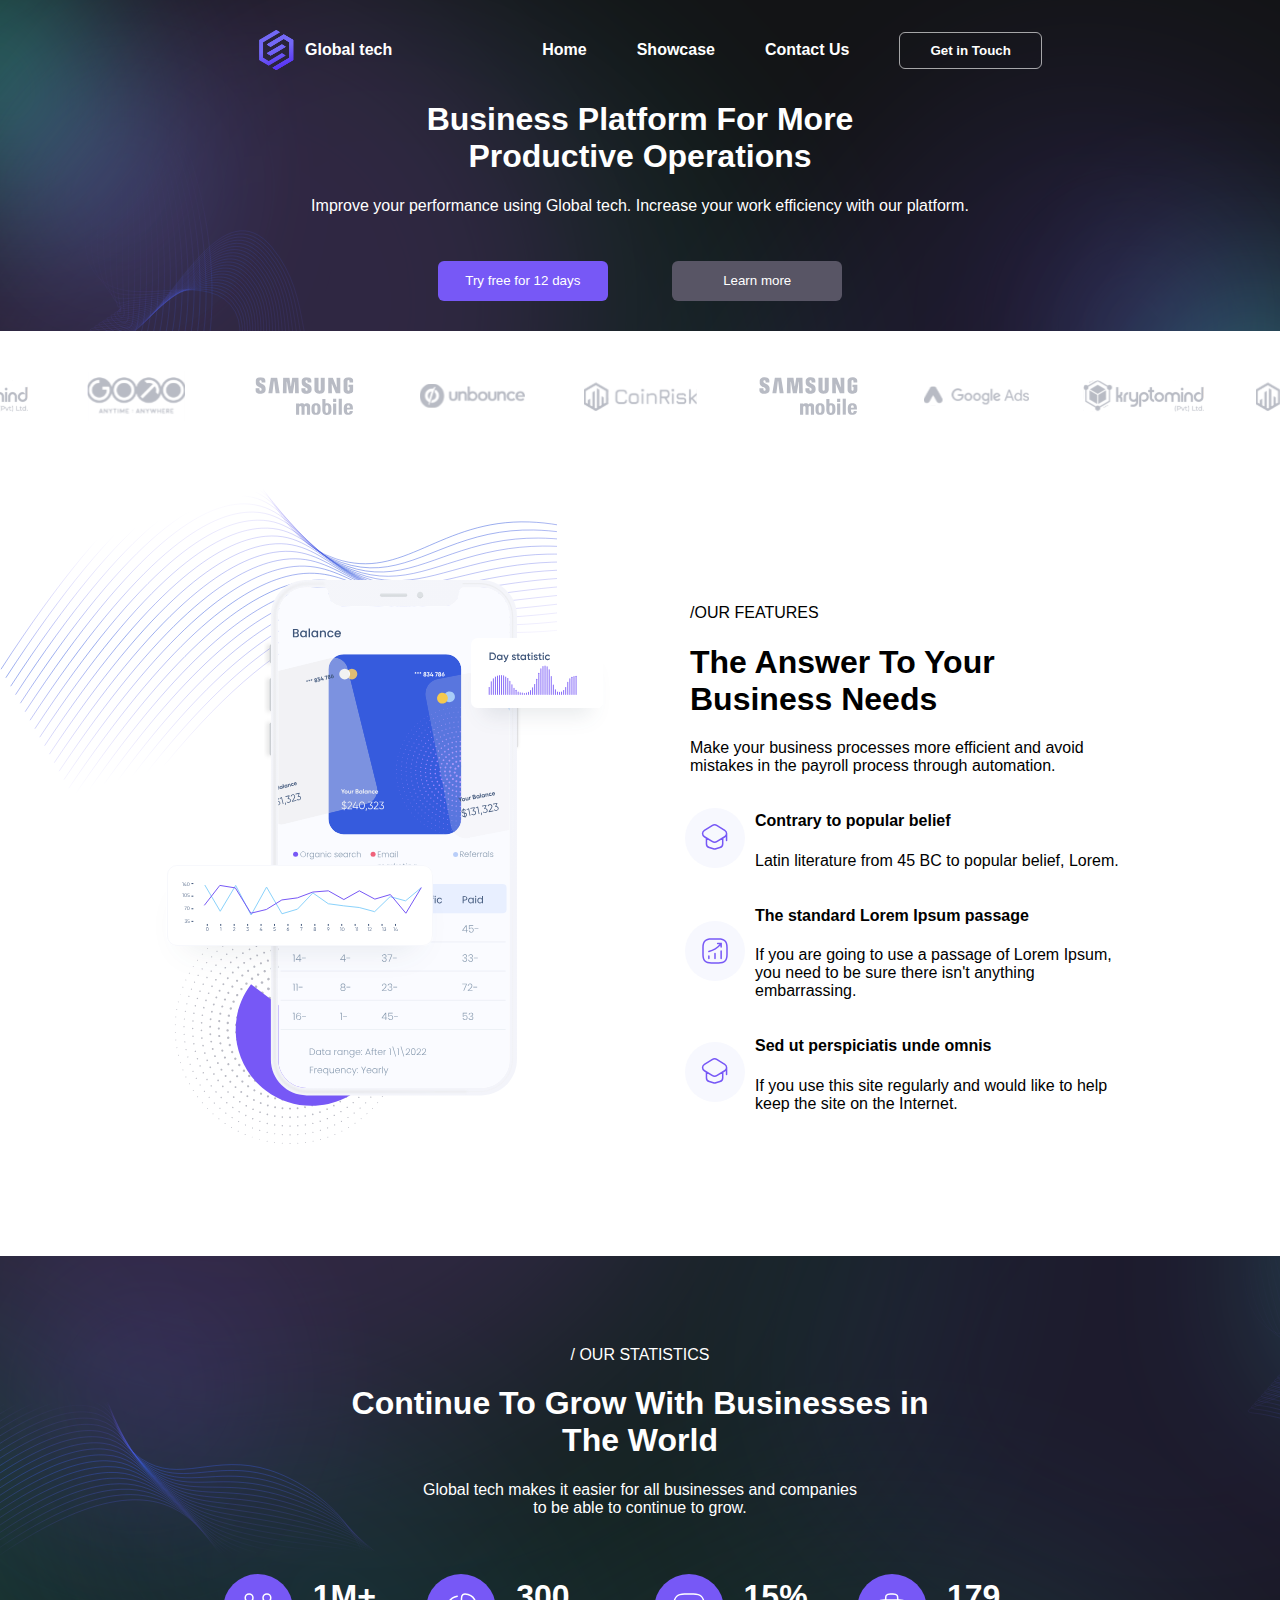
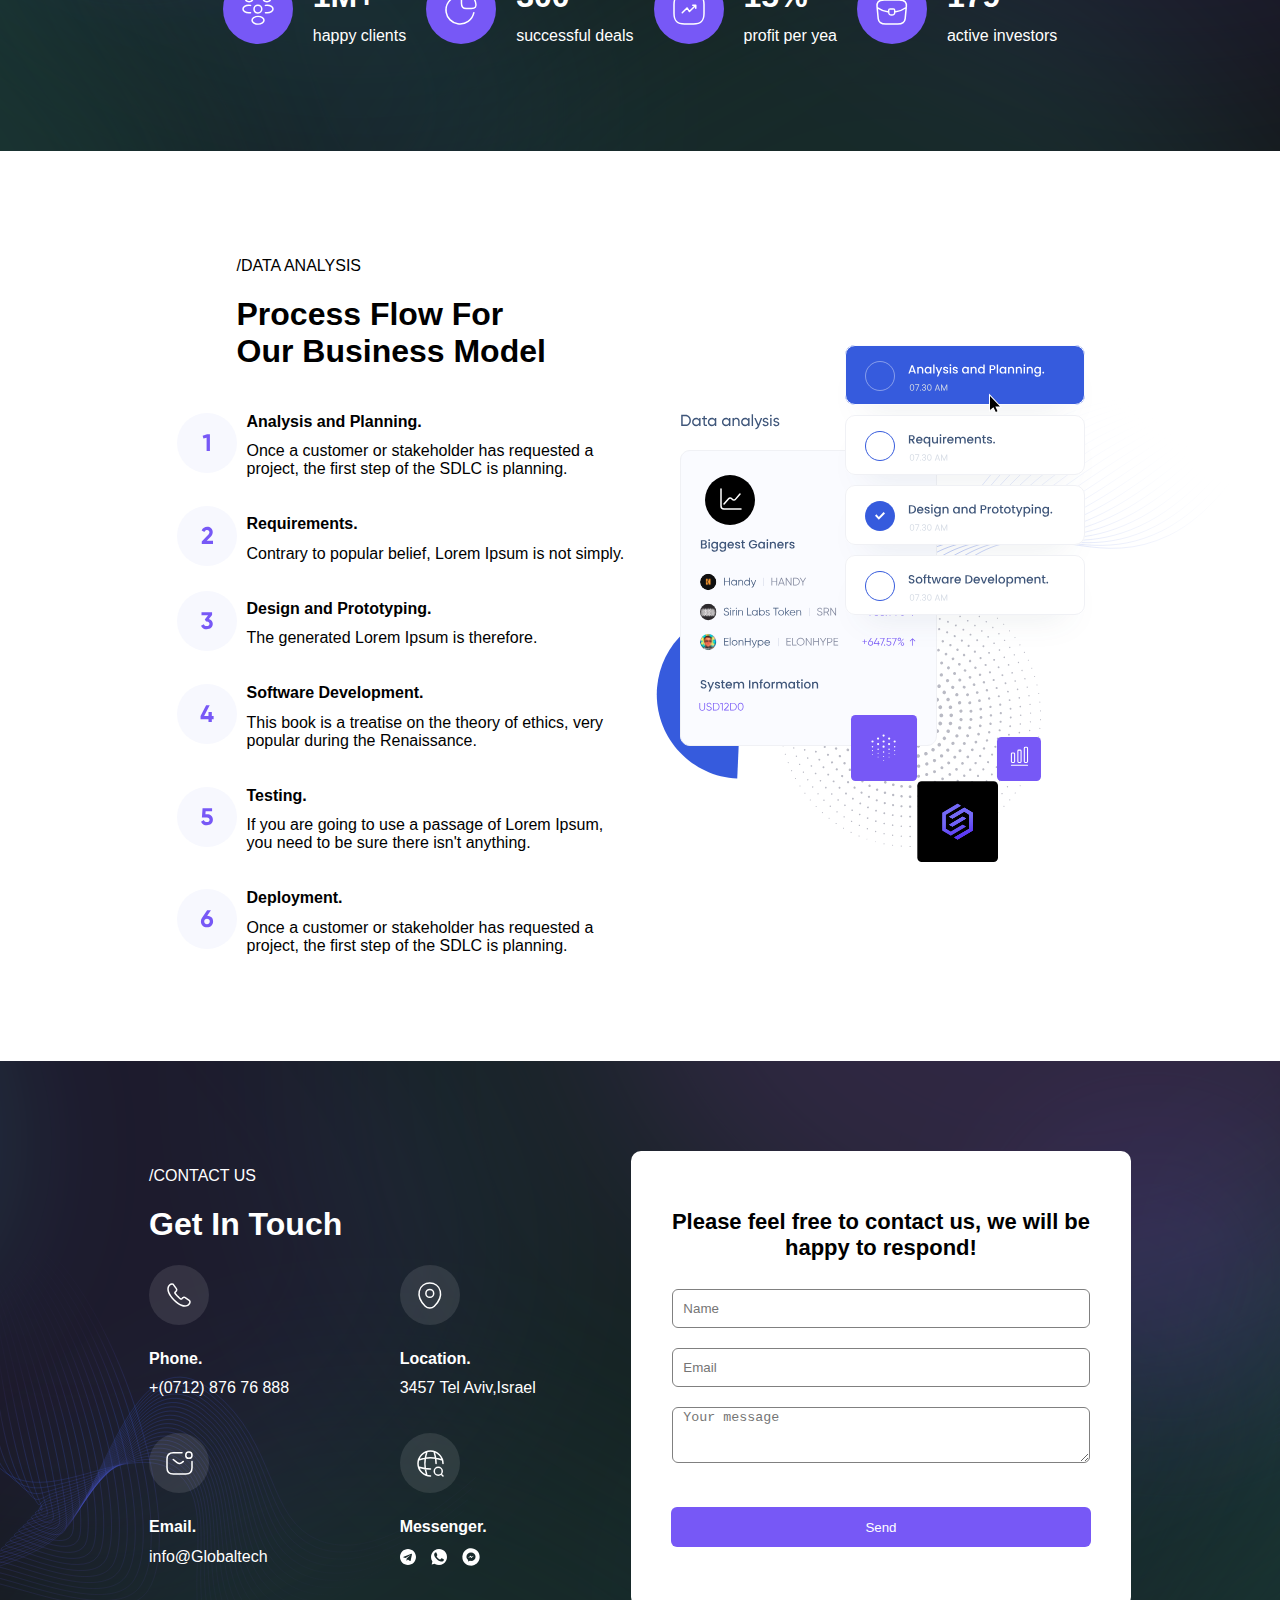
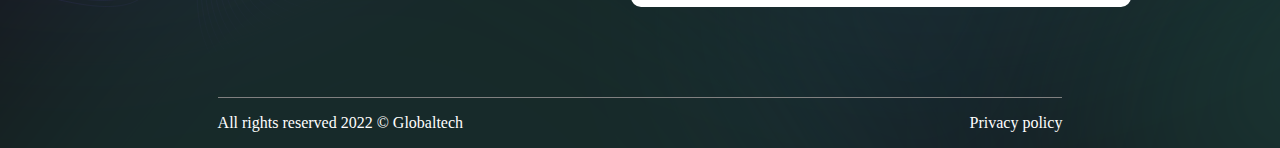
==== index.html @ 7a90be22 "first commit" ====
<!doctype html>
<html lang="en">
<head>
    <meta charset="UTF-8">
    <meta name="viewport"
          content="width=device-width, user-scalable=no, initial-scale=1.0, maximum-scale=1.0, minimum-scale=1.0">
    <meta http-equiv="X-UA-Compatible" content="ie=edge">
    <meta name="viewport" content="width=device-width, initial-scale=1.0">
    <link rel="stylesheet" href="assets/css/style.css">
    <title>Global Tech</title>
</head>
<body>
<main>
    <div class="banner">
        <header>
            <nav  class="header">
                <div class="header__logo header__center">
                    <img class="header__logo-svg" src="assets/css/images/background/logo.svg" alt="logo" />
                    <div class="header__logo-text">Global tech</div>
                </div>
                <div class="header__menu header__center">
                    <div class="header__home">Home</div>
                    <div class="header__showcase">Showcase</div>
                    <div class="header__contact-us">Contact Us</div>
                </div>
                <button class="header__button">
                   Get in Touch
                </button>
            </nav>
        </header>
        <div class="banner__content">
            <div class="banner__content__title">
            <h1 >
                Business Platform For More
                Productive Operations
            </h1>
            </div>
            <p class="banner__content_text">
                Improve your performance using Global tech. Increase your work efficiency with our platform.
            </p>
        </div>
        <div class="banner__buttons">
            <button class="banner__buttons__first">
              Try free for 12 days
            </button>
            <button class="banner__buttons__second">
                Learn more
            </button>
        </div>
        <div class="banner__dashboard">
            <object data="assets/css/images/background/dashboard.svg" type="image/svg+xml"></object>
        </div>
    </div>
    <div class="company__logo">
        <img class="company__logo__svg" src="assets/css/images/logo/logo-1.svg" alt="logo" />
        <img class="company__logo__svg" src="assets/css/images/logo/logo-2.svg" alt="logo" />
        <img class="company__logo__svg" src="assets/css/images/logo/logo-3.svg" alt="logo" />
        <img class="company__logo__svg" src="assets/css/images/logo/logo-4.svg" alt="logo" />
        <img class="company__logo__svg" src="assets/css/images/logo/logo-5.svg" alt="logo" />
        <img class="company__logo__svg" src="assets/css/images/logo/logo-6.svg" alt="logo" />
        <img class="company__logo__svg" src="assets/css/images/logo/logo-7.svg" alt="logo" />
        <img class="company__logo__svg" src="assets/css/images/logo/logo-8.svg" alt="logo" />
        <img class="company__logo__svg" src="assets/css/images/logo/logo-9.svg" alt="logo" />
    </div>
    <div class="features">
            <div class="features__phone">
                <object data="assets/css/images/figures/phone.svg" type="image/svg+xml"></object>
            </div>
            <div class="features__content">
                <div class="features__content__first">
                    <p class="features__content__first__head"> /OUR FEATURES</p>
                    <h1 class="features__content__first__title">The Answer To Your Business Needs</h1>
                    <p class="features__content__first__head"> Make your business processes more efficient and avoid mistakes in the payroll process through automation.</p>
                </div>
                <div class="features__content__second">
                    <div class="features__content__second__item">
                        <img class="features__icon__svg" src="assets/css/images/icons/icon_hat.svg" alt="icon" />
                        <div class="features__content__second__item__text">
                            <h4>Contrary to popular belief</h4>
                            <p>Latin literature from 45 BC to popular belief, Lorem.</p>
                        </div>
                    </div>
                    <div class="features__content__second__item">
                        <img class="features__icon__svg" src="assets/css/images/icons/icon_grow.svg" alt="icon" />
                        <div class="features__content__second__item__text">
                            <h4>The standard Lorem Ipsum passage</h4>
                            <p>If you are going to use a passage of Lorem Ipsum, you need to be sure there isn't anything embarrassing.</p>
                        </div>
                    </div>
                    <div class="features__content__second__item">
                        <img class="features__icon__svg" src="assets/css/images/icons/icon_hat.svg" alt="icon" />
                        <div class="features__content__second__item__text">
                            <h4>Sed ut perspiciatis unde omnis</h4>
                            <p>If you use this site regularly and would like to help keep the site on the Internet.</p>
                        </div>
                    </div>
                </div>
            </div>
    </div>
    <div class="statistics">
        <div class="statistics__content">
            <p class="statistics__content_text">/ OUR STATISTICS</p>
            <div class="statistics__content__title">
                <h1 >
                    Continue To Grow With Businesses
                    in The World
                </h1>
            </div>
            <p class="statistics__content_text">
                Global tech makes it easier for all businesses and companies
                to be able to continue to grow.
            </p>
        </div>
        <div class="statistics__content__icons">
            <div class="statistics__content__icons__item">
             <img class="statistics__icon__svg" src="assets/css/images/icons/icon_people.svg" alt="icon" />
            <div class="statistics__content__second__item__text">
                <h1>1M+</h1>
                <p class="statistics__content__second__item__text__small">happy clients</p>
            </div>
            </div>
            <div class="statistics__content__icons__item">
                <img class="statistics__icon__svg" src="assets/css/images/icons/icon_circle.svg" alt="icon" />
                <div class="statistics__content__second__item__text">
                    <h1>300</h1>
                    <p class="statistics__content__second__item__text__small">successful deals</p>
                </div>
            </div>
            <div class="statistics__content__icons__item">
                <img class="statistics__icon__svg" src="assets/css/images/icons/icon_grow2.svg" alt="icon" />
                <div class="statistics__content__second__item__text">
                    <h1>15%</h1>
                    <p class="statistics__content__second__item__text__small">profit per yea</p>
                </div>
            </div>
            <div class="statistics__content__icons__item">
                <img class="statistics__icon__svg" src="assets/css/images/icons/icon_suitcase.svg" alt="icon" />
                <div class="statistics__content__second__item__text">
                    <h1>179</h1>
                    <p class="statistics__content__second__item__text__small">active investors</p>
                </div>
            </div>
        </div>
    </div>
    <div class="data-analysis">
        <div class="data-analysis__content">
            <div class="data-analysis__content__first">
                <p class="data-analysis__content__first__head"> /DATA ANALYSIS</p>
                <h1 class="data-analysis__content__first__title">Process Flow For Our Business Model</h1>
            </div>
            <div class="data-analysis__content__second">
                <div class="data-analysis__content__second__item">
                    <img class="data-analysis__icon__svg" src="assets/css/images/icons/icon_1.svg" alt="icon" />
                    <div class="data-analysis__content__second__item__text">
                        <h4>Analysis and Planning.</h4>
                        <p>Once a customer or stakeholder has requested a project, the first step of the SDLC is planning.</p>
                    </div>
                </div>
                <div class="data-analysis__content__second__item">
                    <img class="data-analysis__icon__svg" src="assets/css/images/icons/icon_2.svg" alt="icon" />
                    <div class="data-analysis__content__second__item__text">
                        <h4>Requirements.</h4>
                        <p>Contrary to popular belief, Lorem Ipsum is not simply.</p>
                    </div>
                </div>
                <div class="data-analysis__content__second__item">
                    <img class="data-analysis__icon__svg" src="assets/css/images/icons/icon_3.svg" alt="icon" />
                    <div class="data-analysis__content__second__item__text">
                        <h4>Design and Prototyping.</h4>
                        <p>The generated Lorem Ipsum is therefore.</p>
                    </div>
                </div>
                <div class="data-analysis__content__second__item">
                    <img class="data-analysis__icon__svg" src="assets/css/images/icons/icon_4.svg" alt="icon" />
                    <div class="data-analysis__content__second__item__text">
                        <h4>Software Development.</h4>
                        <p>This book is a treatise on the theory of ethics, very popular during the Renaissance.</p>
                    </div>
                </div>
                <div class="data-analysis__content__second__item">
                    <img class="data-analysis__icon__svg" src="assets/css/images/icons/icon_5.svg" alt="icon" />
                    <div class="data-analysis__content__second__item__text">
                        <h4>Testing.</h4>
                        <p>If you are going to use a passage of Lorem Ipsum, you need to be sure there isn't anything.</p>
                    </div>
                </div>
                <div class="data-analysis__content__second__item">
                    <img class="data-analysis__icon__svg" src="assets/css/images/icons/icon_6.svg" alt="icon" />
                    <div class="data-analysis__content__second__item__text">
                        <h4>Deployment.</h4>
                        <p>Once a customer or stakeholder has requested a project, the first step of the SDLC is planning.</p>
                    </div>
                </div>
            </div>
        </div>
        <div class="data-analysis__svg">
            <object data="assets/css/images/figures/analysis.svg" type="image/svg+xml"></object>
        </div>

    </div>

    <div class="contact__footer" >
    <div class="contact">
        <div class="contact__content">
            <div class="contact__content__first">
                <p class="contact__content__first__head"> /CONTACT US</p>
                <h1 class="contact__content__first__title">Get In Touch</h1>
            </div>
            <div class="contact__content__second">
                <div class="contact__content__second__item">
                    <img class="contact__icon__svg" src="assets/css/images/icons/icon_phone.svg" alt="icon" />
                    <div class="contact__content__second__item__text">
                        <h4>Phone.</h4>
                        <p>+(0712) 876 76 888</p>
                    </div>
                </div>
                <div class="contact__content__second__item">
                    <img class="contact__icon__svg" src="assets/css/images/icons/icon_location.svg" alt="icon" />
                    <div class="contact__content__second__item__text">
                        <h4>Location.</h4>
                        <p>3457 Tel Aviv,Israel</p>
                    </div>
                </div>
                <div class="contact__content__second__item">
                    <img class="contact__icon__svg" src="assets/css/images/icons/icon_email.svg" alt="icon" />
                    <div class="contact__content__second__item__text">
                        <h4>Email.</h4>
                        <p>info@Globaltech</p>
                    </div>
                </div>
                <div class="contact__content__second__item">
                    <img class="contact__icon__svg" src="assets/css/images/icons/icon_messenger.svg" alt="icon" />
                    <div class="contact__content__second__item__text">
                        <h4>Messenger.</h4>
                        <div class="contact__content__second__item__icons">
                            <img class="contact__content__second__item__icon__svg" src="assets/css/images/icons/icon_telegram.svg" alt="icon" />
                            <img class="contact__content__second__item__icon__svg" src="assets/css/images/icons/icon_whatsapp.svg" alt="icon" />
                            <img class="contact__content__second__item__icon__svg" src="assets/css/images/icons/icon_facebook.svg" alt="icon" />

                        </div>
                    </div>
                </div>

            </div>
        </div>
        <div class="contact__form">
                <h2 class="contact__form__title">Please feel free to contact us, we will be happy to respond!</h2>
                <div class="contact__form__group">
                    <input type="text" id="name" class="contact__form__input" placeholder="Name">
                </div>
                <div class="contact__form__group">
                    <input type="email" id="email" class="contact__form__input" placeholder="Email">
                </div>
                <div class="contact__form__group">
                    <textarea id="message" class="contact__form__input contact__form__textarea" placeholder="Your message"></textarea>
                </div>
                <button class="contact__form__button">Send</button>
            </div>

    </div>
    <div class="footer__content">
            <div class="footer__content__left">
                <p>All rights reserved 2022 © Globaltech</p>
            </div>
            <div class="footer__content__right">
                <p>Privacy policy</p>
            </div>
        </div>
    </div>
</main>


</body>
</html>
---- assets/css/style.css ----
:root {
    --font-family: "Gilroy-Bold", Arial, sans-serif;
    color: white;
}

body {
    margin: 0 auto;
    color: white;
    font-weight: 700;
    font-style: normal;
}
.header{
    width: 100%;
    padding: 10px;
    margin-top: 20px;
    flex-wrap: wrap;
}
.header,
.header__center {
    font-family: var(--font-family);
    display: flex;
    justify-content: center;
    align-items: center;
    gap: 50px;
    flex-wrap: wrap;
}
.header__logo{
    margin-right: 100px;
    gap: 10px;

}
.header__button{
    cursor: pointer;
    border-radius: 6px;
    border: 1px solid rgba(255, 255, 255, 0.62);
    background-color: transparent;
    font-weight: 700;
    padding: 10px 30px 10px 30px ;
    color: white;
}
.header__button:hover {
    color: #4B379E;
    border-color: #4B379E;
}

.banner{
    font-family: var(--font-family);
    background-image: url('images/background/background_main.svg');
    display: flex;
    flex-direction: column;
    flex-wrap: wrap;
    justify-content: center;
    align-items: center;
    background-repeat: no-repeat;
    background-size: cover;
}
.banner__content{
    text-align: center;
}
.banner__content__title{
    width: 500px;
    margin: 0 auto;
    text-align: center;
}

.banner__content_text{
    font-weight: normal;
}

.banner__buttons button {
    border: none;
    margin: 30px;
    border-radius: 6px;
    width: 170px;
    height: 40px;

}

.banner__buttons__first{
    cursor: pointer;
    background-color: #7758f6;
    color: white;
}
.banner__buttons__first:hover{
    color: white;
    background-color: #4B379E;

}
.banner__buttons__second{
    cursor: pointer;
    background-color: #585565;
    color: white;

}
.banner__buttons__second:hover{
    border: 1px solid white ;
}
.company__logo {
    display: flex;
    justify-content: center;
    align-items: center;

}
.company__logo__svg  {
    width: 168px;
    height: 130px;
}
.features{
    color: black;
    font-family: var(--font-family);
    display: flex;
    justify-content: center;
    align-items: center;
    flex-wrap: wrap;
    background-image: url('images/background/vector2.svg');
    background-repeat: no-repeat;
    padding: 100px;
}
.features__content{
    width: 440px;
    display: flex;
    justify-content: center;
    align-items: center;
    flex-direction: column;
}

.features__content__first__head{
    font-weight: normal;
}

.features__content__first__title{

    color: black;
}
.features__content__second{
    flex-direction: column;
    display: flex;
    justify-content: center;
    align-items: center;
    font-weight: normal;
}
.features__content__second__item {
    display: flex;
    align-items: center;
    gap: 10px;
    min-width: 450px;
}


.statistics{
    padding: 90px;
    color: white;
    font-family: var(--font-family);
    display: flex;
    flex-direction: column;
    justify-content: center;
    align-items: center;
    flex-wrap: wrap;
    background-image: url('images/background/background_statistics.svg');
    background-repeat: no-repeat;
    background-size: cover;
}
.statistics__content{
    text-align: center;

}
.statistics__content__title{
    max-width: 80%;
    margin: auto;
}
.statistics__content_text{
    font-weight: normal;
    max-width: 60%;
    margin: auto;
}


.statistics__content__icons{
    margin-top: 40px;
    display: flex;
    gap: 20px;
    flex-wrap: wrap;
    justify-content: center;
}
.statistics__content__icons__item{
    display: flex;
    gap: 20px;
}
.statistics__content__second__item__text__small{
    margin-top: -10px;
    font-weight: normal
}

.data-analysis{
    padding: 90px;
    color: black;
    font-family: var(--font-family);
    display: flex;
    justify-content: center;
    align-items: center;
    flex-wrap: wrap;
    background-image: url('images/background/vector4.svg');
    background-repeat: no-repeat;
    background-position: right;
}

.data-analysis__content {
    width: 440px;
    display: flex;
    justify-content: center;
    align-items: center;
    flex-direction: column;
}

.data-analysis__content__first {
    width: 330px;
}

.data-analysis__content__first__head {
    font-weight: normal;
}

.data-analysis__content__first__title {
    color: black;
}

.data-analysis__content__second {
    flex-direction: column;
    display: flex;
    justify-content: center;
    align-items: center;
    font-weight: normal;
}

.data-analysis__content__second__item {
    display: flex;
    align-items: center;
    gap: 10px;
    min-width: 450px;
}
.data-analysis__content__second__item__text p {
    margin-top: -10px;
}
.contact__footer{
    background-image: url('images/background/background_contact.svg');
    background-repeat: no-repeat;
    background-size: cover;
}
.contact{

    padding: 90px;
    font-family: var(--font-family);
    display: flex;
    justify-content: center;

    flex-wrap: wrap;
    margin: auto;

}
.contact__content__second{
    display: flex;
    flex-wrap: wrap;
    justify-content: space-between;
}
.contact__content__second__item {
    width: 48%; /* Adjust the width as needed */
    margin-bottom: 20px; /* Adjust the margin as needed */
}
.contact__content__second__item__text p {
    font-weight: normal;
    margin-top: -10px;
}
.contact__content__second__item__icons{

    display: flex;
    gap: 15px;
    margin-top: -10px;
}
.footer__content {
    border-top: 1px solid gray;
    width: 66%;
    margin: auto;
    display: flex;
    justify-content: space-between;
    align-items: center;
    font-weight: normal;
}

.footer__content__links {
    /* Styles for links or other content in the footer */
}

.footer__content__left {
    text-align: left;
}

.footer__content__right {
    text-align: right;
}

.contact__form {
    text-align: center;
    color: black;
    width: 420px;
    padding: 40px 40px 60px;
    border-radius: 10px;
    background-color: #fff;
}
.contact__form__title{
    font-size: 22px;
}
.contact__content__first__head{
    font-weight: normal;
}
.contact__form__input{
    width: 96%;
    height: 35px;
    margin: 10px 0 10px;
    border-radius: 6px;
    border: solid 1px grey;
    padding-left: 10px;

}
.contact__form__input:focus {
    border-color: #7758f6;
}
.contact__form__textarea {
    max-width: 96%;
    min-width: 96%;
    max-height: 200px;
    min-height: 50px;

    margin: 10px 0 10px;
    border-radius: 6px;
    border: solid 1px gray;
}
.contact__form__input:focus {
    outline: none;
    border: solid 1px #7758f6;
}

.contact__form__button {
    cursor: pointer;
    margin-top: 30px;
    color: white;
    border: none;
    height: 40px;
    width: 100%;
    border-radius: 6px;
    background-color: #7758f6;
}
.contact__form__button:hover {
    color: white;
    background-color: #4B379E;
}
@media only screen and (max-width: 768px) {
    .header {
        flex-direction: column;
        align-items: center;
    }

    .header__center {
        flex-direction: column;
        gap: 20px;
    }

    .header__logo {
        margin-right: 0;
        margin-bottom: 20px;
    }

    .header__button {
        margin-top: 20px;
    }

    .banner {
        height: auto;
        padding: 20px;
    }
    .banner__dashboard object {
        width: 200px; /* Set the desired width */
        height: 150px; /* Set the desired height */
    }
    .banner__content__title,
    .banner__content_text {
        font-size: 18px;
    }

    .banner__buttons {
        margin: 20px;
    }

}
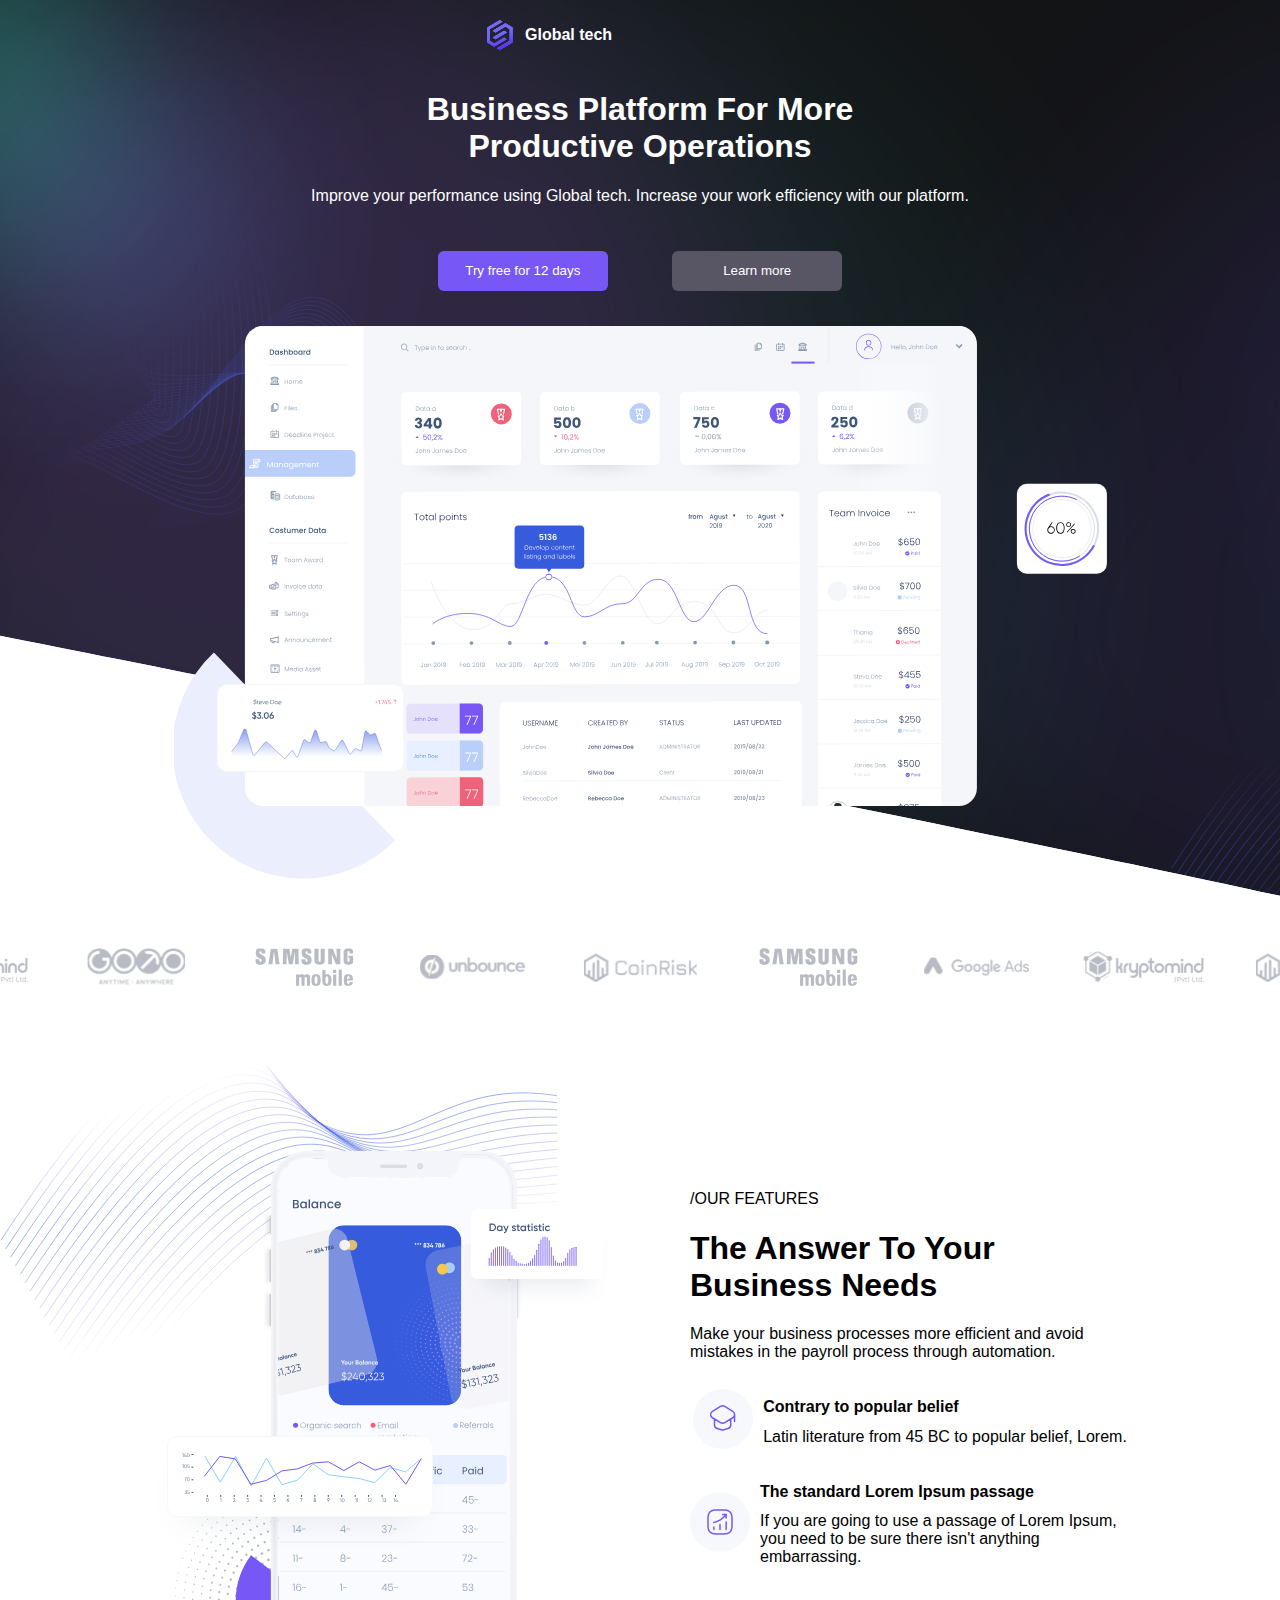
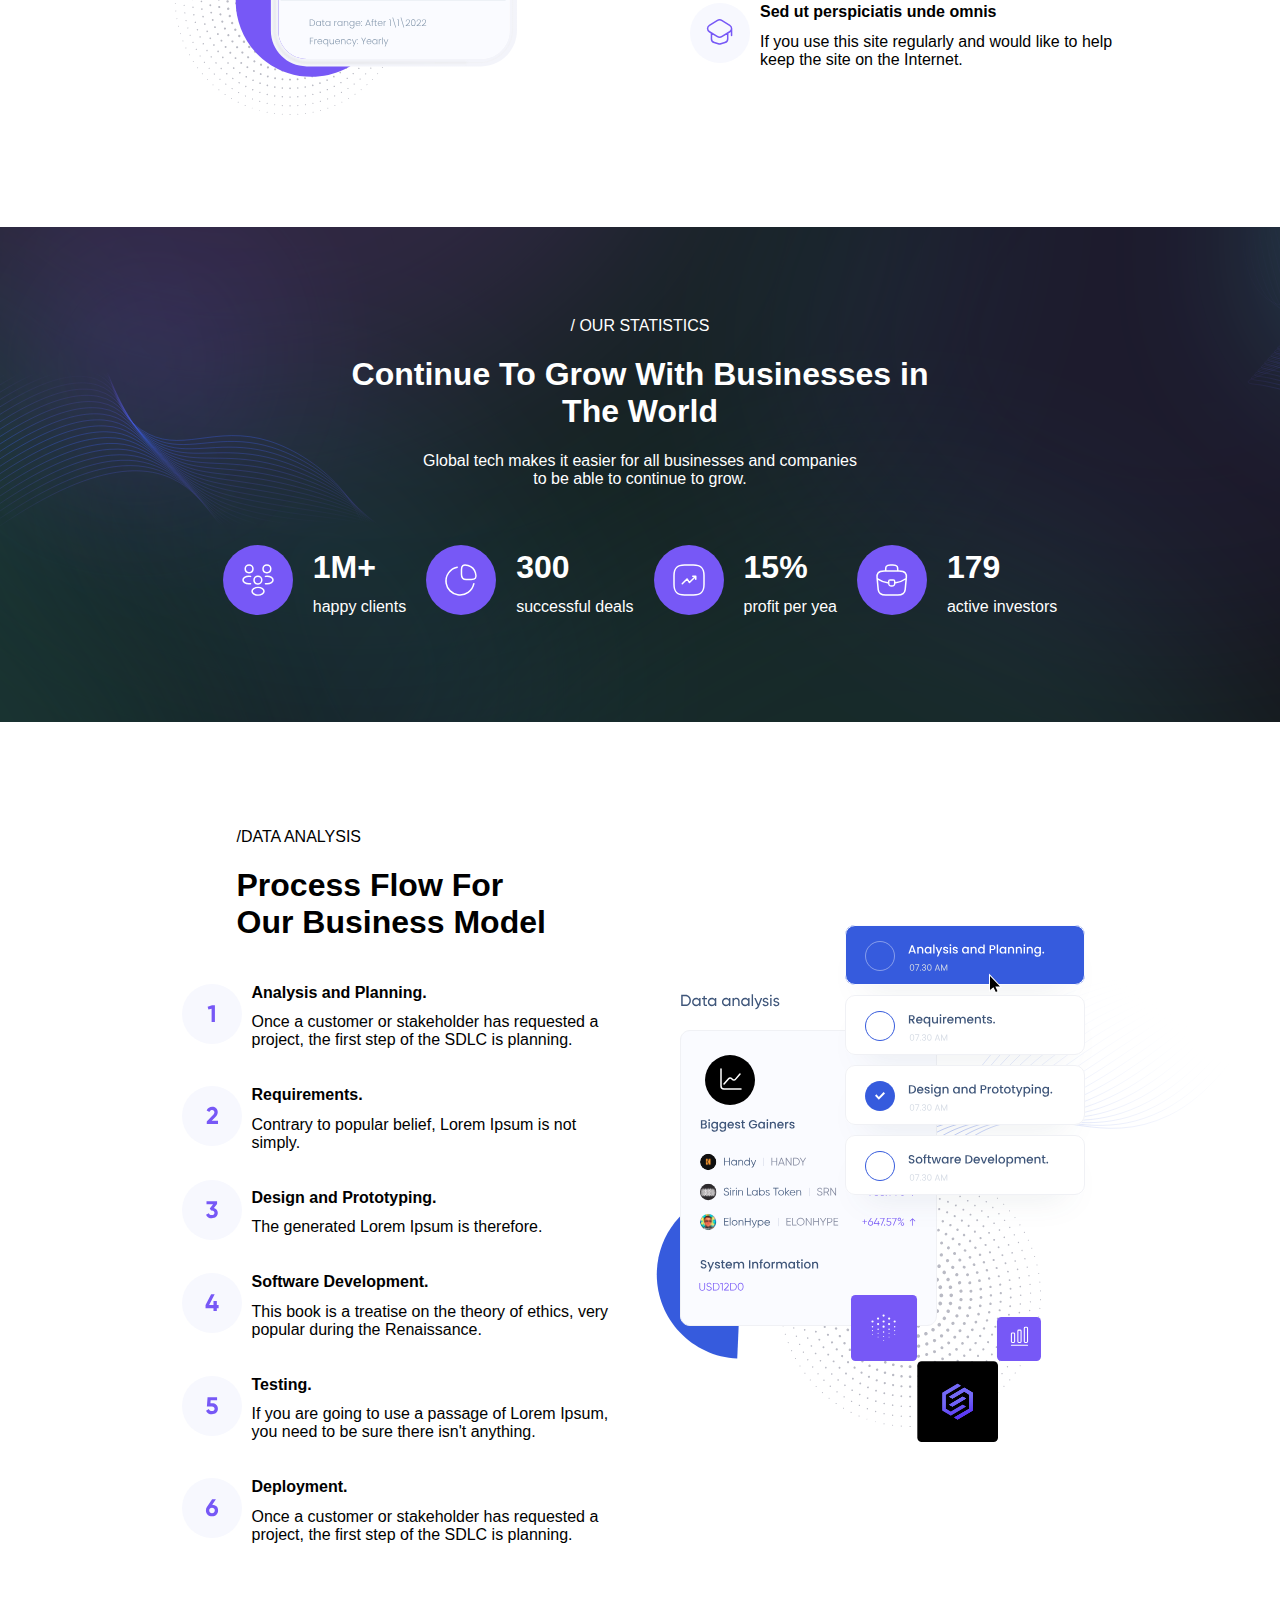
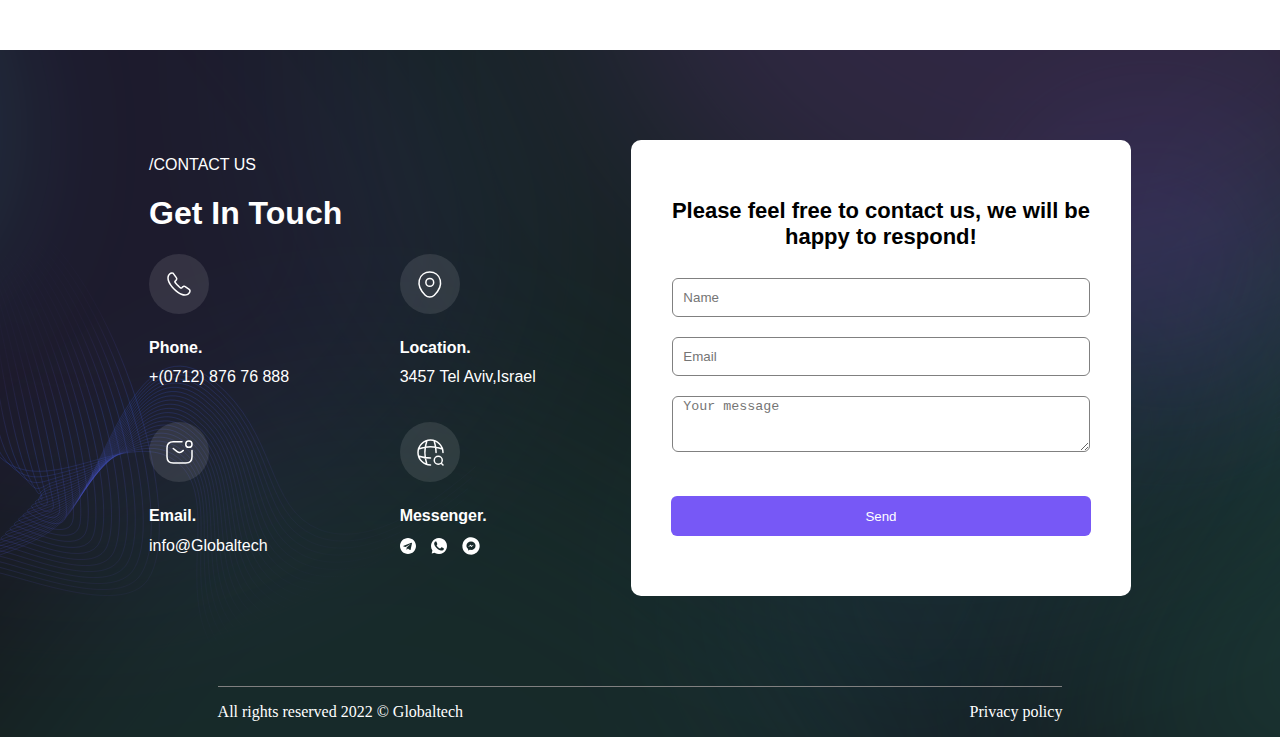
==== commit 85bcb8f8: "chore: half web with mobile ready" ====
--- a/index.html
+++ b/index.html
@@ -6,27 +6,33 @@
           content="width=device-width, user-scalable=no, initial-scale=1.0, maximum-scale=1.0, minimum-scale=1.0">
     <meta http-equiv="X-UA-Compatible" content="ie=edge">
     <meta name="viewport" content="width=device-width, initial-scale=1.0">
-    <link rel="stylesheet" href="assets/css/style.css">
+    <link rel="stylesheet" href="assets/style.css">
     <title>Global Tech</title>
 </head>
 <body>
 <main>
     <div class="banner">
-        <header>
-            <nav  class="header">
-                <div class="header__logo header__center">
-                    <img class="header__logo-svg" src="assets/css/images/background/logo.svg" alt="logo" />
+        <header class="header">
+            <div class="header__logo__icon">
+                <div class="header__logo  ">
+                    <img class="header__logo-svg" src="assets/images/background/logo.svg" alt="logo" />
                     <div class="header__logo-text">Global tech</div>
                 </div>
-                <div class="header__menu header__center">
-                    <div class="header__home">Home</div>
-                    <div class="header__showcase">Showcase</div>
-                    <div class="header__contact-us">Contact Us</div>
-                </div>
-                <button class="header__button">
-                   Get in Touch
-                </button>
+                <img class="header__icon" src="assets/images/icons/icon_hamburger.svg" onclick="header__icon()" alt="menu icon">
+            </div>
+
+            <nav  class="header__nav">
+                <ul id="header__menu" class="header__menu">
+                    <li class="header__menu__item">Home</li>
+                    <li class="header__menu__item">Showcase</li>
+                    <li class="header__menu__item">Contact Us</li>
+                    <li  class="header__menu__item"> <button class="header__button">
+                        Get in Touch
+                    </button></li>
+                </ul>
+
             </nav>
+
         </header>
         <div class="banner__content">
             <div class="banner__content__title">
@@ -48,47 +54,50 @@
             </button>
         </div>
         <div class="banner__dashboard">
-            <object data="assets/css/images/background/dashboard.svg" type="image/svg+xml"></object>
+            <object data="assets/images/background/dashboard.svg" ></object>
+        </div>
+        <div class="banner__dashboard__small">
+            <object data="assets/images/background/dashboard_small.svg" ></object>
         </div>
     </div>
     <div class="company__logo">
-        <img class="company__logo__svg" src="assets/css/images/logo/logo-1.svg" alt="logo" />
-        <img class="company__logo__svg" src="assets/css/images/logo/logo-2.svg" alt="logo" />
-        <img class="company__logo__svg" src="assets/css/images/logo/logo-3.svg" alt="logo" />
-        <img class="company__logo__svg" src="assets/css/images/logo/logo-4.svg" alt="logo" />
-        <img class="company__logo__svg" src="assets/css/images/logo/logo-5.svg" alt="logo" />
-        <img class="company__logo__svg" src="assets/css/images/logo/logo-6.svg" alt="logo" />
-        <img class="company__logo__svg" src="assets/css/images/logo/logo-7.svg" alt="logo" />
-        <img class="company__logo__svg" src="assets/css/images/logo/logo-8.svg" alt="logo" />
-        <img class="company__logo__svg" src="assets/css/images/logo/logo-9.svg" alt="logo" />
+        <img class="company__logo__svg" src="assets/images/logo/logo-1.svg" alt="logo" />
+        <img class="company__logo__svg" src="assets/images/logo/logo-2.svg" alt="logo" />
+        <img class="company__logo__svg" src="assets/images/logo/logo-3.svg" alt="logo" />
+        <img class="company__logo__svg" src="assets/images/logo/logo-4.svg" alt="logo" />
+        <img class="company__logo__svg" src="assets/images/logo/logo-5.svg" alt="logo" />
+        <img class="company__logo__svg" src="assets/images/logo/logo-6.svg" alt="logo" />
+        <img class="company__logo__svg" src="assets/images/logo/logo-7.svg" alt="logo" />
+        <img class="company__logo__svg" src="assets/images/logo/logo-8.svg" alt="logo" />
+        <img class="company__logo__svg" src="assets/images/logo/logo-9.svg" alt="logo" />
     </div>
     <div class="features">
             <div class="features__phone">
-                <object data="assets/css/images/figures/phone.svg" type="image/svg+xml"></object>
+                <object data="assets/images/figures/phone.svg" type="image/svg+xml"></object>
             </div>
             <div class="features__content">
                 <div class="features__content__first">
                     <p class="features__content__first__head"> /OUR FEATURES</p>
                     <h1 class="features__content__first__title">The Answer To Your Business Needs</h1>
-                    <p class="features__content__first__head"> Make your business processes more efficient and avoid mistakes in the payroll process through automation.</p>
+                    <p class="features__content__first__text"> Make your business processes more efficient and avoid mistakes in the payroll process through automation.</p>
                 </div>
                 <div class="features__content__second">
                     <div class="features__content__second__item">
-                        <img class="features__icon__svg" src="assets/css/images/icons/icon_hat.svg" alt="icon" />
+                        <img class="features__icon__svg" src="assets/images/icons/icon_hat.svg" alt="icon" />
                         <div class="features__content__second__item__text">
                             <h4>Contrary to popular belief</h4>
                             <p>Latin literature from 45 BC to popular belief, Lorem.</p>
                         </div>
                     </div>
                     <div class="features__content__second__item">
-                        <img class="features__icon__svg" src="assets/css/images/icons/icon_grow.svg" alt="icon" />
+                        <img class="features__icon__svg" src="assets/images/icons/icon_grow.svg" alt="icon" />
                         <div class="features__content__second__item__text">
                             <h4>The standard Lorem Ipsum passage</h4>
                             <p>If you are going to use a passage of Lorem Ipsum, you need to be sure there isn't anything embarrassing.</p>
                         </div>
                     </div>
                     <div class="features__content__second__item">
-                        <img class="features__icon__svg" src="assets/css/images/icons/icon_hat.svg" alt="icon" />
+                        <img class="features__icon__svg" src="assets/images/icons/icon_hat.svg" alt="icon" />
                         <div class="features__content__second__item__text">
                             <h4>Sed ut perspiciatis unde omnis</h4>
                             <p>If you use this site regularly and would like to help keep the site on the Internet.</p>
@@ -106,35 +115,35 @@
                     in The World
                 </h1>
             </div>
-            <p class="statistics__content_text">
+            <p class="statistics__content_text_2">
                 Global tech makes it easier for all businesses and companies
                 to be able to continue to grow.
             </p>
         </div>
         <div class="statistics__content__icons">
             <div class="statistics__content__icons__item">
-             <img class="statistics__icon__svg" src="assets/css/images/icons/icon_people.svg" alt="icon" />
+             <img class="statistics__icon__svg" src="assets/images/icons/icon_people.svg" alt="icon" />
             <div class="statistics__content__second__item__text">
                 <h1>1M+</h1>
                 <p class="statistics__content__second__item__text__small">happy clients</p>
             </div>
             </div>
             <div class="statistics__content__icons__item">
-                <img class="statistics__icon__svg" src="assets/css/images/icons/icon_circle.svg" alt="icon" />
+                <img class="statistics__icon__svg" src="assets/images/icons/icon_circle.svg" alt="icon" />
                 <div class="statistics__content__second__item__text">
                     <h1>300</h1>
                     <p class="statistics__content__second__item__text__small">successful deals</p>
                 </div>
             </div>
             <div class="statistics__content__icons__item">
-                <img class="statistics__icon__svg" src="assets/css/images/icons/icon_grow2.svg" alt="icon" />
+                <img class="statistics__icon__svg" src="assets/images/icons/icon_grow2.svg" alt="icon" />
                 <div class="statistics__content__second__item__text">
                     <h1>15%</h1>
                     <p class="statistics__content__second__item__text__small">profit per yea</p>
                 </div>
             </div>
             <div class="statistics__content__icons__item">
-                <img class="statistics__icon__svg" src="assets/css/images/icons/icon_suitcase.svg" alt="icon" />
+                <img class="statistics__icon__svg" src="assets/images/icons/icon_suitcase.svg" alt="icon" />
                 <div class="statistics__content__second__item__text">
                     <h1>179</h1>
                     <p class="statistics__content__second__item__text__small">active investors</p>
@@ -150,42 +159,42 @@
             </div>
             <div class="data-analysis__content__second">
                 <div class="data-analysis__content__second__item">
-                    <img class="data-analysis__icon__svg" src="assets/css/images/icons/icon_1.svg" alt="icon" />
+                    <img class="data-analysis__icon__svg" src="assets/images/icons/icon_1.svg" alt="icon" />
                     <div class="data-analysis__content__second__item__text">
                         <h4>Analysis and Planning.</h4>
                         <p>Once a customer or stakeholder has requested a project, the first step of the SDLC is planning.</p>
                     </div>
                 </div>
                 <div class="data-analysis__content__second__item">
-                    <img class="data-analysis__icon__svg" src="assets/css/images/icons/icon_2.svg" alt="icon" />
+                    <img class="data-analysis__icon__svg" src="assets/images/icons/icon_2.svg" alt="icon" />
                     <div class="data-analysis__content__second__item__text">
                         <h4>Requirements.</h4>
                         <p>Contrary to popular belief, Lorem Ipsum is not simply.</p>
                     </div>
                 </div>
                 <div class="data-analysis__content__second__item">
-                    <img class="data-analysis__icon__svg" src="assets/css/images/icons/icon_3.svg" alt="icon" />
+                    <img class="data-analysis__icon__svg" src="assets/images/icons/icon_3.svg" alt="icon" />
                     <div class="data-analysis__content__second__item__text">
                         <h4>Design and Prototyping.</h4>
                         <p>The generated Lorem Ipsum is therefore.</p>
                     </div>
                 </div>
                 <div class="data-analysis__content__second__item">
-                    <img class="data-analysis__icon__svg" src="assets/css/images/icons/icon_4.svg" alt="icon" />
+                    <img class="data-analysis__icon__svg" src="assets/images/icons/icon_4.svg" alt="icon" />
                     <div class="data-analysis__content__second__item__text">
                         <h4>Software Development.</h4>
                         <p>This book is a treatise on the theory of ethics, very popular during the Renaissance.</p>
                     </div>
                 </div>
                 <div class="data-analysis__content__second__item">
-                    <img class="data-analysis__icon__svg" src="assets/css/images/icons/icon_5.svg" alt="icon" />
+                    <img class="data-analysis__icon__svg" src="assets/images/icons/icon_5.svg" alt="icon" />
                     <div class="data-analysis__content__second__item__text">
                         <h4>Testing.</h4>
                         <p>If you are going to use a passage of Lorem Ipsum, you need to be sure there isn't anything.</p>
                     </div>
                 </div>
                 <div class="data-analysis__content__second__item">
-                    <img class="data-analysis__icon__svg" src="assets/css/images/icons/icon_6.svg" alt="icon" />
+                    <img class="data-analysis__icon__svg" src="assets/images/icons/icon_6.svg" alt="icon" />
                     <div class="data-analysis__content__second__item__text">
                         <h4>Deployment.</h4>
                         <p>Once a customer or stakeholder has requested a project, the first step of the SDLC is planning.</p>
@@ -194,11 +203,10 @@
             </div>
         </div>
         <div class="data-analysis__svg">
-            <object data="assets/css/images/figures/analysis.svg" type="image/svg+xml"></object>
-        </div>
-
-    </div>
-
+            <object data="assets/images/figures/analysis.svg" type="image/svg+xml"></object>
+        </div>
+
+    </div>
     <div class="contact__footer" >
     <div class="contact">
         <div class="contact__content">
@@ -208,34 +216,34 @@
             </div>
             <div class="contact__content__second">
                 <div class="contact__content__second__item">
-                    <img class="contact__icon__svg" src="assets/css/images/icons/icon_phone.svg" alt="icon" />
+                    <img class="contact__icon__svg" src="assets/images/icons/icon_phone.svg" alt="icon" />
                     <div class="contact__content__second__item__text">
                         <h4>Phone.</h4>
                         <p>+(0712) 876 76 888</p>
                     </div>
                 </div>
                 <div class="contact__content__second__item">
-                    <img class="contact__icon__svg" src="assets/css/images/icons/icon_location.svg" alt="icon" />
+                    <img class="contact__icon__svg" src="assets/images/icons/icon_location.svg" alt="icon" />
                     <div class="contact__content__second__item__text">
                         <h4>Location.</h4>
                         <p>3457 Tel Aviv,Israel</p>
                     </div>
                 </div>
                 <div class="contact__content__second__item">
-                    <img class="contact__icon__svg" src="assets/css/images/icons/icon_email.svg" alt="icon" />
+                    <img class="contact__icon__svg" src="assets/images/icons/icon_email.svg" alt="icon" />
                     <div class="contact__content__second__item__text">
                         <h4>Email.</h4>
                         <p>info@Globaltech</p>
                     </div>
                 </div>
                 <div class="contact__content__second__item">
-                    <img class="contact__icon__svg" src="assets/css/images/icons/icon_messenger.svg" alt="icon" />
+                    <img class="contact__icon__svg" src="assets/images/icons/icon_messenger.svg" alt="icon" />
                     <div class="contact__content__second__item__text">
                         <h4>Messenger.</h4>
                         <div class="contact__content__second__item__icons">
-                            <img class="contact__content__second__item__icon__svg" src="assets/css/images/icons/icon_telegram.svg" alt="icon" />
-                            <img class="contact__content__second__item__icon__svg" src="assets/css/images/icons/icon_whatsapp.svg" alt="icon" />
-                            <img class="contact__content__second__item__icon__svg" src="assets/css/images/icons/icon_facebook.svg" alt="icon" />
+                            <img class="contact__content__second__item__icon__svg" src="assets/images/icons/icon_telegram.svg" alt="icon" />
+                            <img class="contact__content__second__item__icon__svg" src="assets/images/icons/icon_whatsapp.svg" alt="icon" />
+                            <img class="contact__content__second__item__icon__svg" src="assets/images/icons/icon_facebook.svg" alt="icon" />
 
                         </div>
                     </div>
@@ -269,6 +277,17 @@
     </div>
 </main>
 
-
+<script>
+    var header__menu = document.getElementById("header__menu")
+    header__menu.style.display = "none";
+
+    function header__icon() {
+        if (header__menu.style.display === "none") {
+            header__menu.style.display = "flex";
+        } else {
+            header__menu.style.display = "none";
+        }
+    }
+</script>
 </body>
 </html>--- a/assets/style.css
+++ b/assets/style.css
@@ -0,0 +1,628 @@
+:root {
+    --font-family: "Gilroy-Bold", Arial, sans-serif;
+    color: white;
+}
+
+body {
+    margin: auto;
+    color: white;
+    font-weight: 700;
+    font-style: normal;
+
+}
+.header{
+    margin-top: 20px;
+    display: flex;
+    align-items: center;
+
+}
+.header__nav{
+    display: flex;
+}
+.header__icon{
+    display: none;
+}
+.header__nav ul {
+    list-style-type: none;
+}
+
+.header__menu{
+    display: flex;
+    gap: 50px;
+    flex-wrap: wrap;
+    text-align: center;
+    align-items: center;
+}
+.header__logo {
+    display: flex;
+    gap: 10px;
+    height: 30px;
+    margin-right: 180px;
+
+}
+
+.header__logo-svg {
+
+    width: 30px;
+
+}
+
+.header__logo-text {
+    width: 90px;
+    margin: auto;
+}
+
+.header__button{
+    cursor: pointer;
+    border-radius: 6px;
+    border: 1px solid rgba(255, 255, 255, 0.62);
+    background-color: transparent;
+    font-weight: 700;
+    padding: 10px 30px 10px 30px ;
+    color: white;
+}
+
+
+
+.header__button:hover {
+    color: #4B379E;
+    border-color: #4B379E;
+}
+/*-------------------------------------------------------------------------------------------*/
+
+.banner{
+    font-family: var(--font-family);
+    background-image: url('images/background/background_main.svg');
+    display: flex;
+    flex-direction: column;
+    flex-wrap: wrap;
+    justify-content: center;
+    align-items: center;
+    background-repeat: no-repeat;
+    background-size: cover;
+}
+.banner__content{
+    margin-top: 20px;
+    text-align: center;
+}
+.banner__content__title{
+    width: 500px;
+    margin: 0 auto;
+    text-align: center;
+}
+
+.banner__content_text{
+    font-weight: normal;
+}
+
+.banner__buttons button {
+    border: none;
+    margin: 30px;
+    border-radius: 6px;
+    width: 170px;
+    height: 40px;
+
+}
+
+.banner__buttons__first{
+    cursor: pointer;
+    background-color: #7758f6;
+    color: white;
+}
+.banner__buttons__first:hover{
+    color: white;
+    background-color: #4B379E;
+
+}
+.banner__buttons__second{
+    cursor: pointer;
+    background-color: #585565;
+    color: white;
+
+}
+.banner__buttons__second:hover{
+    border: 1px solid white ;
+}
+.banner__dashboard__small object{
+    display: none;
+}
+/*-------------------------------------------------------------------------------------------*/
+
+.company__logo {
+    display: flex;
+    justify-content: center;
+    align-items: center;
+    overflow: auto; /* Enable scrolling */
+}
+.company__logo__svg  {
+    width: 168px;
+    height: 130px;
+    max-width: 100%;
+
+}
+/*-------------------------------------------------------------------------------------------*/
+
+.features{
+    color: black;
+    font-family: var(--font-family);
+    display: flex;
+    justify-content: center;
+    align-items: center;
+    flex-wrap: wrap;
+    background-image: url('images/background/vector2.svg');
+    background-repeat: no-repeat;
+    padding: 100px;
+}
+.features__content{
+    width: 440px;
+    display: flex;
+    justify-content: center;
+    align-items: center;
+    flex-direction: column;
+}
+
+.features__content__first__head{
+    font-weight: normal;
+}
+.features__content__first__text{
+    font-weight: normal;
+}
+.features__content__first__title{
+
+    color: black;
+}
+.features__content__second{
+    flex-direction: column;
+    display: flex;
+    justify-content: center;
+    align-items: center;
+    font-weight: normal;
+}
+.features__content__second__item {
+    display: flex;
+    align-items: center;
+    gap: 10px;
+
+}
+.features__content__second__item p{
+
+    display: flex;
+    gap: 15px;
+    margin-top: -10px;
+}
+/*-------------------------------------------------------------------------------------------*/
+
+.statistics{
+    padding: 90px;
+    color: white;
+    font-family: var(--font-family);
+    display: flex;
+    flex-direction: column;
+    justify-content: center;
+    align-items: center;
+    flex-wrap: wrap;
+    background-image: url('images/background/background_statistics.svg');
+    background-repeat: no-repeat;
+    background-size: cover;
+}
+.statistics__content{
+    text-align: center;
+
+}
+.statistics__content__title{
+    width: 80%;
+    margin: auto;
+}
+.statistics__content_text{
+    font-weight: normal;
+    width: 60%;
+    margin: auto;
+}
+
+.statistics__content_text_2{
+    font-weight: normal;
+    width: 60%;
+    margin: auto;
+}
+.statistics__content__icons{
+    margin-top: 40px;
+    display: flex;
+    gap: 20px;
+    flex-wrap: wrap;
+    justify-content: center;
+}
+.statistics__content__icons__item{
+    display: flex;
+    gap: 20px;
+}
+.statistics__content__second__item__text__small{
+    margin-top: -10px;
+    font-weight: normal
+}
+/*-------------------------------------------------------------------------------------------*/
+
+.data-analysis{
+    padding: 90px;
+    color: black;
+    font-family: var(--font-family);
+    display: flex;
+    justify-content: center;
+    align-items: center;
+    flex-wrap: wrap;
+    background-image: url('images/background/vector4.svg');
+    background-repeat: no-repeat;
+    background-position: right;
+}
+
+.data-analysis__content {
+    width: 440px;
+    display: flex;
+    justify-content: center;
+    align-items: center;
+    flex-direction: column;
+}
+
+.data-analysis__content__first {
+    width: 330px;
+}
+
+.data-analysis__content__first__head {
+    font-weight: normal;
+}
+
+.data-analysis__content__first__title {
+    color: black;
+}
+
+.data-analysis__content__second {
+    flex-direction: column;
+    display: flex;
+    justify-content: center;
+    font-weight: normal;
+}
+
+.data-analysis__content__second__item {
+    display: flex;
+    align-items: center;
+    gap: 10px;
+}
+.data-analysis__content__second__item__text p {
+    margin-top: -10px;
+}
+/*-------------------------------------------------------------------------------------------*/
+
+.contact__footer{
+    background-image: url('images/background/background_contact.svg');
+    background-repeat: no-repeat;
+    background-size: cover;
+}
+.contact{
+
+    padding: 90px;
+    font-family: var(--font-family);
+    display: flex;
+    justify-content: center;
+
+    flex-wrap: wrap;
+    margin: auto;
+
+}
+.contact__content__second{
+    display: flex;
+    flex-wrap: wrap;
+    justify-content: space-between;
+}
+.contact__content__second__item {
+    width: 48%; /* Adjust the width as needed */
+    margin-bottom: 20px; /* Adjust the margin as needed */
+}
+.contact__content__second__item__text p {
+    font-weight: normal;
+    margin-top: -10px;
+}
+.contact__content__second__item__icons{
+
+    display: flex;
+    gap: 15px;
+    margin-top: -10px;
+}
+.footer__content {
+    border-top: 1px solid gray;
+    width: 66%;
+    margin: auto;
+    display: flex;
+    justify-content: space-between;
+    align-items: center;
+    font-weight: normal;
+}
+
+.footer__content__links {
+    /* Styles for links or other content in the footer */
+}
+
+.footer__content__left {
+    text-align: left;
+}
+
+.footer__content__right {
+    text-align: right;
+}
+
+.contact__form {
+    text-align: center;
+    color: black;
+    width: 420px;
+    padding: 40px 40px 60px;
+    border-radius: 10px;
+    background-color: #fff;
+}
+.contact__form__title{
+    font-size: 22px;
+}
+.contact__content__first__head{
+    font-weight: normal;
+}
+.contact__form__input{
+    width: 96%;
+    height: 35px;
+    margin: 10px 0 10px;
+    border-radius: 6px;
+    border: solid 1px grey;
+    padding-left: 10px;
+
+}
+.contact__form__input:focus {
+    border-color: #7758f6;
+}
+.contact__form__textarea {
+    width: 96%;
+    width: 96%;
+    height: 200px;
+    height: 50px;
+
+    margin: 10px 0 10px;
+    border-radius: 6px;
+    border: solid 1px gray;
+}
+.contact__form__input:focus {
+    outline: none;
+    border: solid 1px #7758f6;
+}
+
+.contact__form__button {
+    cursor: pointer;
+    margin-top: 30px;
+    color: white;
+    border: none;
+    height: 40px;
+    width: 100%;
+    border-radius: 6px;
+    background-color: #7758f6;
+}
+.contact__form__button:hover {
+    color: white;
+    background-color: #4B379E;
+}
+/*-------------------------------------------------------------------------------------------*/
+
+@media only screen and (max-width: 768px) {
+
+    .header {
+        width: 90%;
+        margin-left: 15px;
+        flex-direction: column;
+        align-items: start;
+        justify-content: flex-start;
+    }
+
+    .header__nav {
+        margin-top: 20px;
+        flex-direction: column;
+        align-items: start;
+        text-align: left;
+    }
+
+    .header__menu {
+        align-items: flex-start;
+        flex-direction: column;
+        gap: 20px;
+        display: flex;
+        padding-left: 0;
+    }
+
+    .header__logo__icon {
+        width: 100%;
+        align-items: center;
+        display: flex;
+        justify-content: space-between;
+
+    }
+
+    .header__icon {
+        display: block;
+        margin-left: auto;
+    }
+
+    .header__logo {
+        margin-right: 0;
+    }
+
+    /*-------------------------------------------------------------------------------------------*/
+    .banner {
+        font-size: 14px;
+        align-items: center;
+        height: auto;
+        text-align: center;
+    }
+
+    .banner__content__title {
+        width: auto;
+        margin: 0 auto;
+
+    }
+
+    .banner__content_text {
+        width: 80%;
+        margin: 0 auto;
+        text-align: center;
+    }
+
+    .banner__buttons {
+        margin: 20px;
+    }
+
+    .banner__buttons button {
+        width: 100%;
+        margin: 10px;
+    }
+
+    .banner__dashboard object {
+        display: none;
+    }
+
+    .banner__dashboard__small {
+        margin-left: 30px;
+    }
+
+    .banner__dashboard__small object {
+
+        display: block;
+        width: 100%; /* Set the desired width */
+        height: 100%; /* Set the desired height */
+    }
+
+    /*-------------------------------------------------------------------------------------------*/
+    .features {
+        flex-direction: column-reverse;
+        background-image: none;
+        padding: 30px 0 0 0;
+    }
+
+    .features__content__first__head {
+        display: none;
+    }
+
+    .features__phone object {
+        width: 80%; /* Set the desired width */
+        margin-left: 30px;
+    }
+
+    .features__content {
+        font-size: 14px;
+        width: 80%;
+    }
+
+    /*-------------------------------------------------------------------------------------------*/
+    .statistics {
+        font-size: 14px;
+        padding: 30px 0 0 0;
+    }
+
+    .statistics__content_text {
+        display: none;
+    }
+
+    .statistics__content__icons{
+        justify-content: flex-end;
+        margin-top: 20px;
+        gap: 0;
+        margin-bottom: 20px;
+    }
+    .statistics__content__title {
+        font-size: 12px;
+        width: 85%;
+    }
+    .statistics__content_text2{
+        font-weight: normal;
+        max-width: 60%;
+        margin: auto;
+    }
+    .statistics__content__second__item__text{
+        font-size: 12px;
+    }
+    .statistics__icon__svg{
+        width: 30%;
+    }
+    .statistics__content__second__item__text__small{
+        width: 80%;
+    }
+    /*-------------------------------------------*/
+    .data-analysis{
+        font-size: 14px;
+        padding: 30px 0 0 0;
+
+    }
+    .data-analysis__content__first__head{
+        display: none;
+    }
+    .data-analysis__content__first__title{
+        text-align: center;
+    }
+    .data-analysis__content__second__item{
+        width: 90%;
+        margin: auto;
+    }
+
+    .data-analysis__content__second__item img{
+        width: 50px;
+    }
+    .data-analysis__svg object{
+        margin: 20px 0 20px 0 ;
+
+        width: 80%;
+    }
+/* -----------------------------------------------------------------------------------   */
+    .contact{
+
+        font-size: 14px;
+        padding: 30px 0 0 0;
+    }
+    .contact__content{
+        width: 80%;
+    }
+    .contact__content__first__head{
+        display: none;
+    }
+    .contact__content__first__title{
+        text-align: center;
+    }
+    .contact__content__second{
+        flex-direction: column;
+        margin-bottom: 30px;
+    }
+    .contact__content__second__item{
+        display: flex;
+        gap: 20px;
+        width: 100%;
+
+    }
+    .contact__content__second__item__text h4{
+        display: flex;
+    }
+    .contact__form{
+        width: 80%;
+        padding: 15px 15px 35px;
+    }
+    .contact__form__input{
+        width: 92%;
+    }
+    .contact__form__textarea{
+        width: 92%;
+    }
+    .contact__form__button{
+        margin-top: 20px;
+    }
+    .footer__content{
+        font-size: 14px;
+        margin-top: 65px;
+        width: 100%;
+        height: 80%;
+        font-weight: normal;
+        flex-direction: column;
+    }
+    .footer__content__right{
+
+        margin-top: -20px;
+    }
+}
+
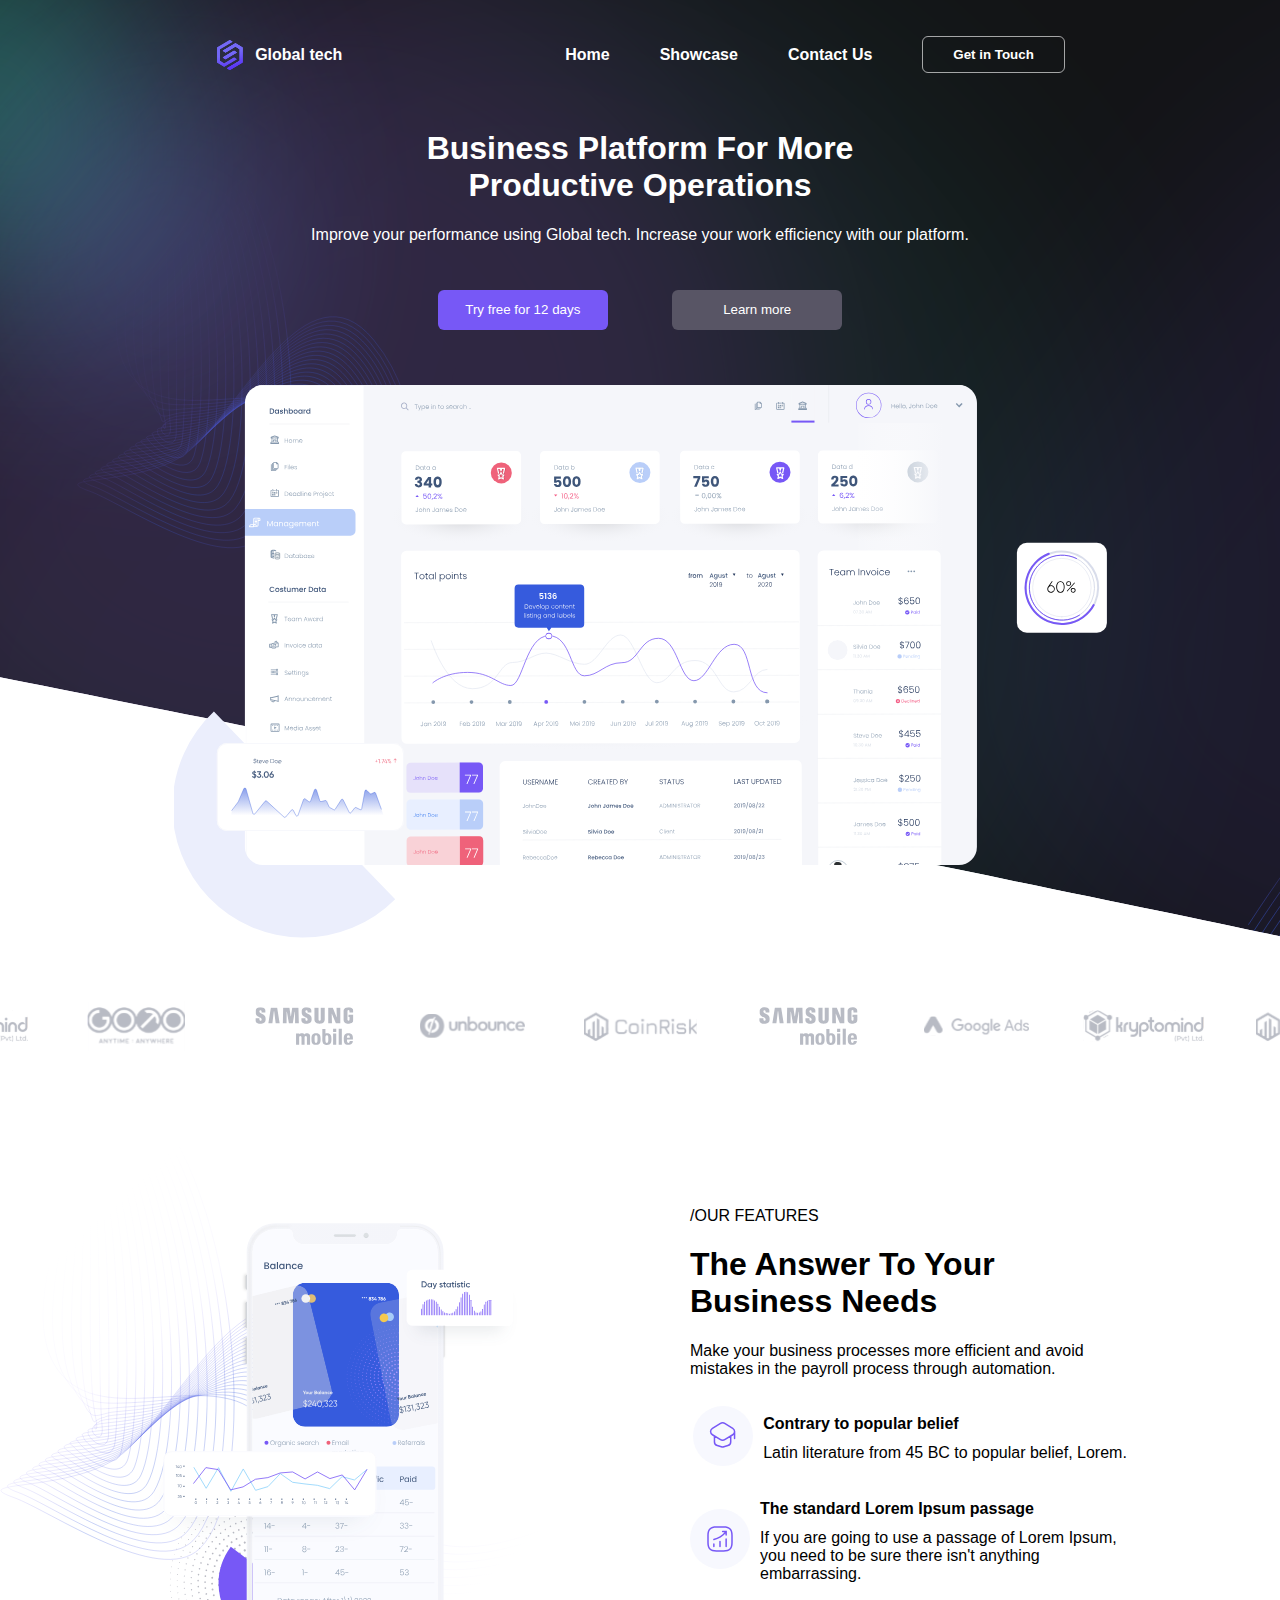
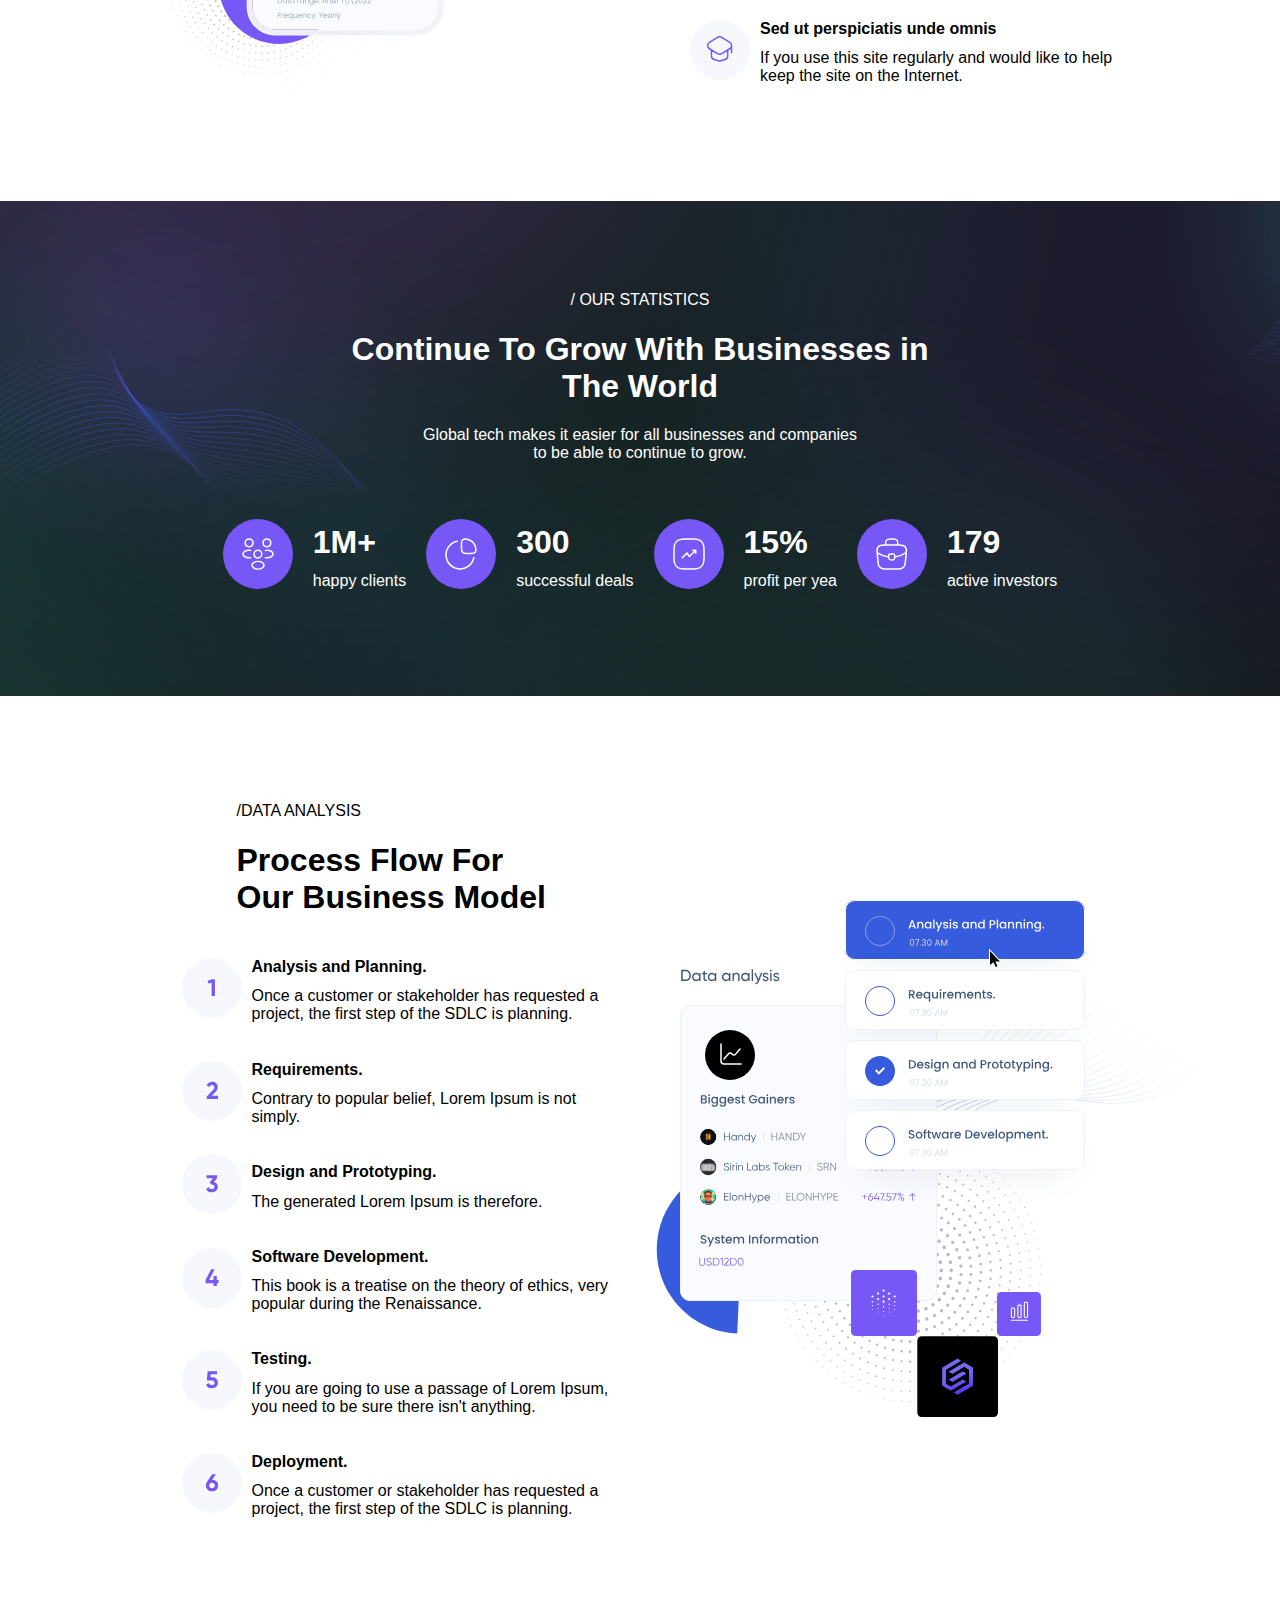
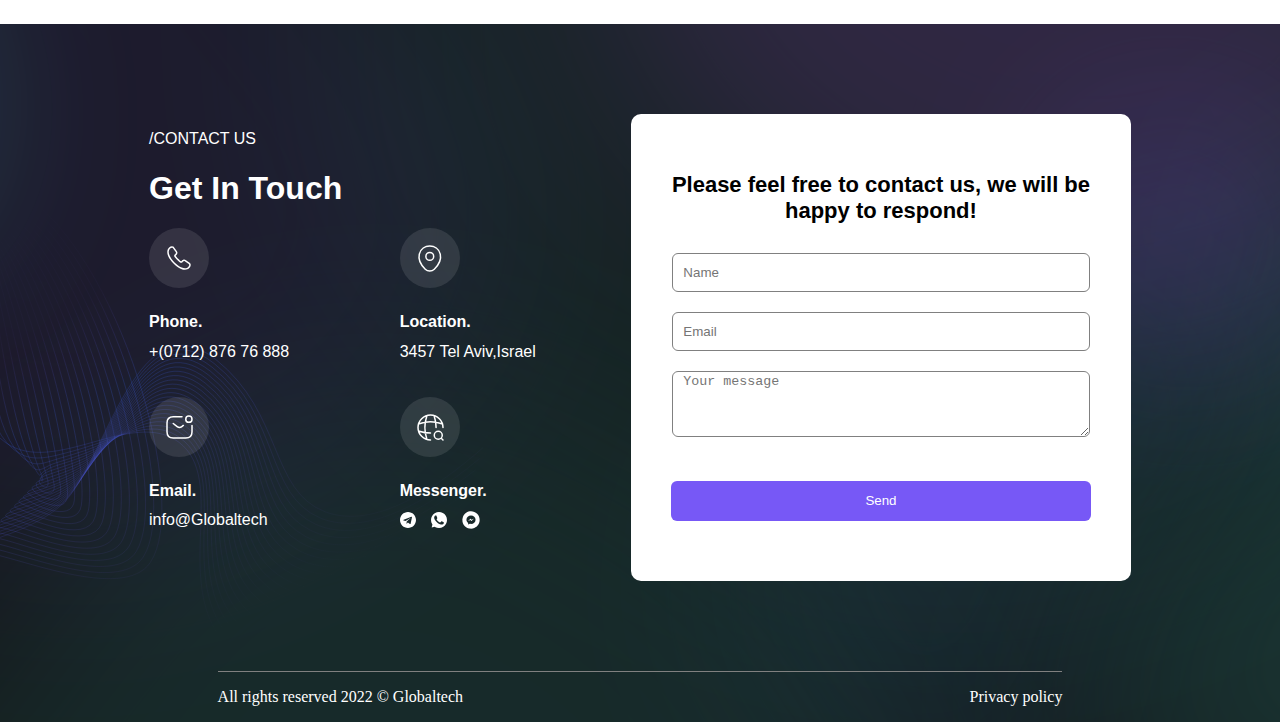
==== commit 97cebde0: "full" ====
--- a/index.html
+++ b/index.html
@@ -278,16 +278,19 @@
 </main>
 
 <script>
-    var header__menu = document.getElementById("header__menu")
-    header__menu.style.display = "none";
-
+    var headerMenu = document.getElementById("header__menu")
+    updateMenuDisplay();
     function header__icon() {
-        if (header__menu.style.display === "none") {
-            header__menu.style.display = "flex";
+        headerMenu.style.display = headerMenu.style.display === "none" ? "flex" : "none";
+    }
+    function updateMenuDisplay() {
+        if (window.innerWidth <= 768) {
+            headerMenu.style.display = "none";
         } else {
-            header__menu.style.display = "none";
+            headerMenu.style.display = "flex";
         }
     }
+    window.addEventListener("resize", updateMenuDisplay);
 </script>
 </body>
 </html>--- a/assets/style.css
+++ b/assets/style.css
@@ -97,7 +97,7 @@
 
 .banner__buttons button {
     border: none;
-    margin: 30px;
+    margin: 30px 30px 50px 30px;
     border-radius: 6px;
     width: 170px;
     height: 40px;
@@ -149,7 +149,7 @@
     justify-content: center;
     align-items: center;
     flex-wrap: wrap;
-    background-image: url('images/background/vector2.svg');
+    background-image: url('images/background/vector1.svg');
     background-repeat: no-repeat;
     padding: 100px;
 }
@@ -189,6 +189,9 @@
     display: flex;
     gap: 15px;
     margin-top: -10px;
+}
+.features__phone object{
+    width: 80%;
 }
 /*-------------------------------------------------------------------------------------------*/
 
@@ -375,11 +378,10 @@
     border-color: #7758f6;
 }
 .contact__form__textarea {
-    width: 96%;
-    width: 96%;
-    height: 200px;
-    height: 50px;
-
+    min-width: 96%;
+    max-width: 96%;
+    min-height: 60px;
+    max-height: 200px;
     margin: 10px 0 10px;
     border-radius: 6px;
     border: solid 1px gray;
@@ -594,7 +596,6 @@
         display: flex;
         gap: 20px;
         width: 100%;
-
     }
     .contact__content__second__item__text h4{
         display: flex;
@@ -607,7 +608,8 @@
         width: 92%;
     }
     .contact__form__textarea{
-        width: 92%;
+        min-width: 92%;
+        max-width: 92%;
     }
     .contact__form__button{
         margin-top: 20px;
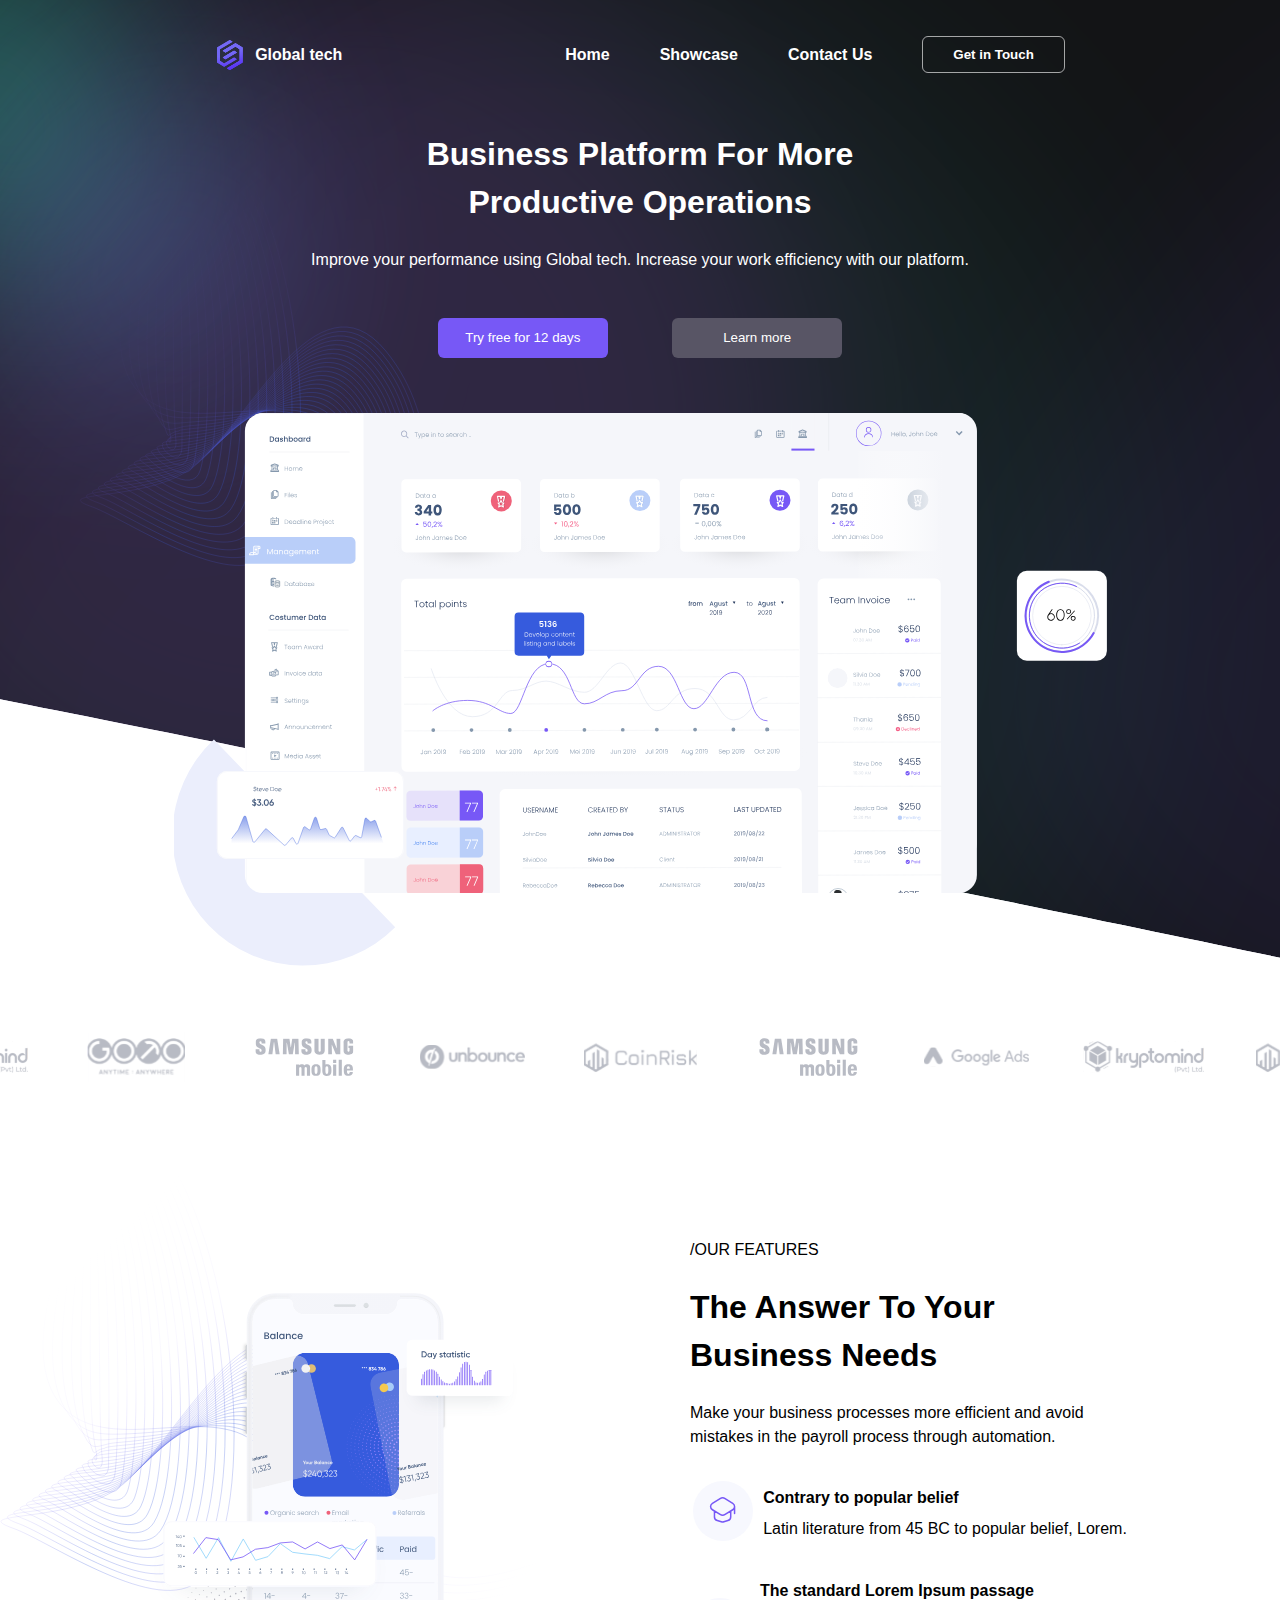
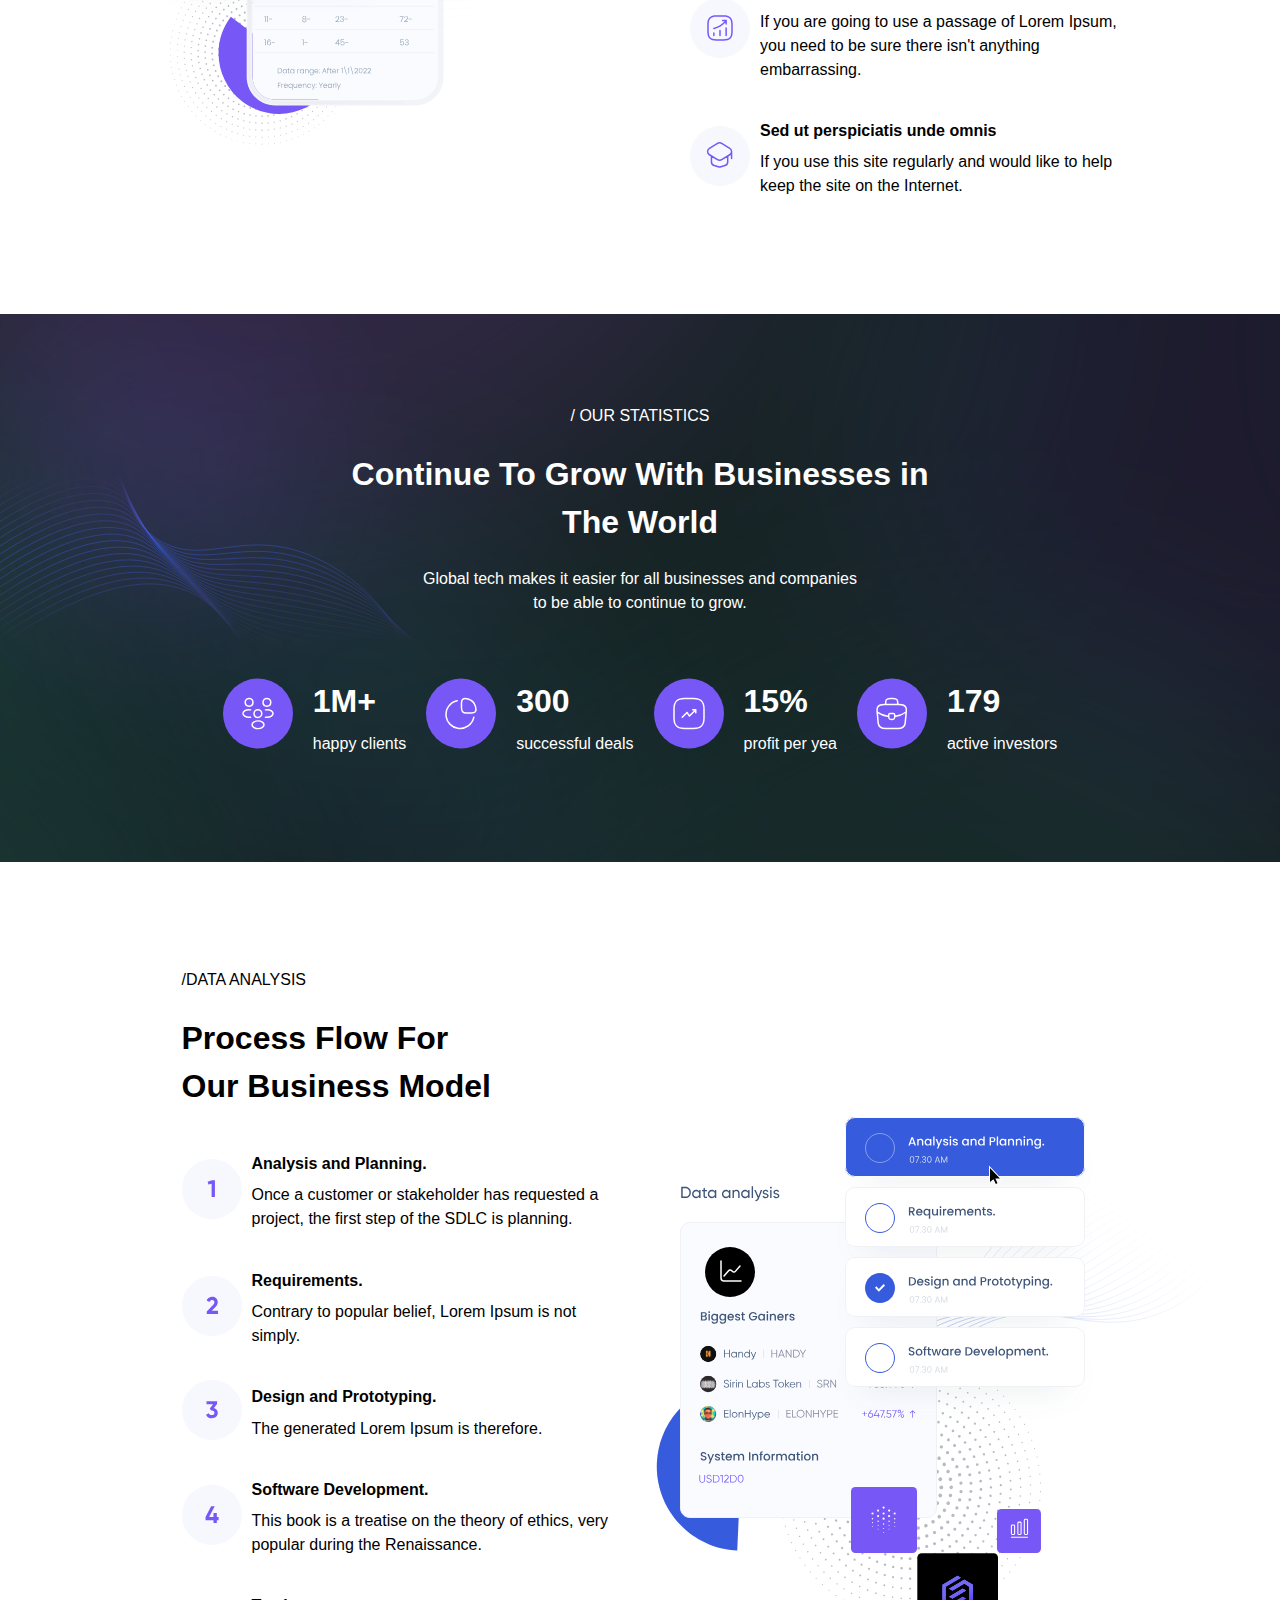
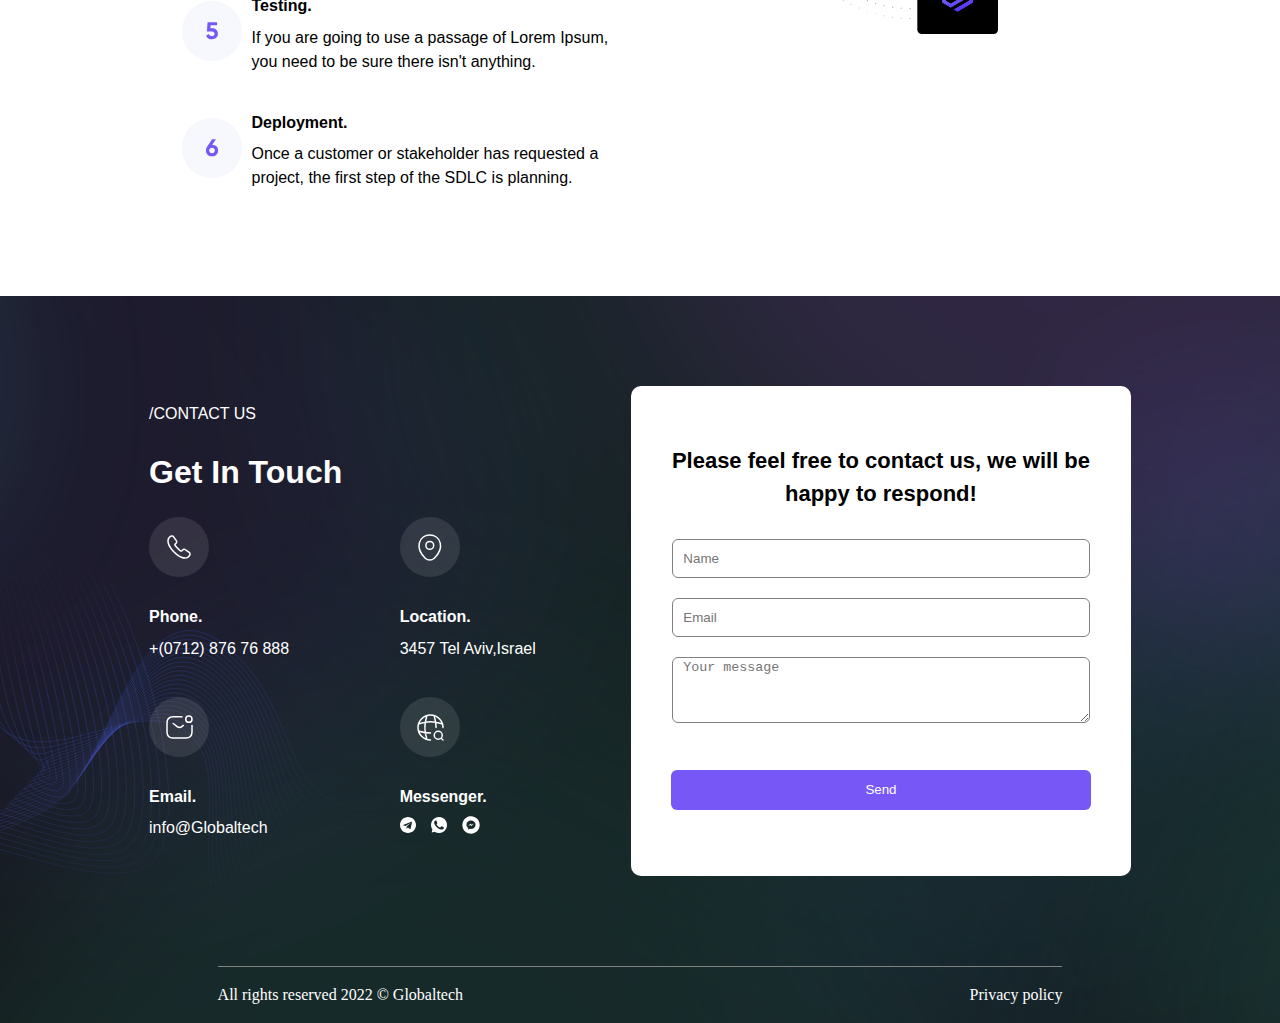
==== commit 08240968: "added showcase.html" ====
--- a/index.html
+++ b/index.html
@@ -23,8 +23,8 @@
 
             <nav  class="header__nav">
                 <ul id="header__menu" class="header__menu">
-                    <li class="header__menu__item">Home</li>
-                    <li class="header__menu__item">Showcase</li>
+                    <li class="header__menu__item"><a href="index.html">Home</a></li>
+                    <li class="header__menu__item"><a href="showcase.html">Showcase</a></li>
                     <li class="header__menu__item">Contact Us</li>
                     <li  class="header__menu__item"> <button class="header__button">
                         Get in Touch
@@ -205,7 +205,6 @@
         <div class="data-analysis__svg">
             <object data="assets/images/figures/analysis.svg" type="image/svg+xml"></object>
         </div>
-
     </div>
     <div class="contact__footer" >
     <div class="contact">
--- a/assets/style.css
+++ b/assets/style.css
@@ -1,5 +1,5 @@
 :root {
-    --font-family: "Gilroy-Bold", Arial, sans-serif;
+    --font-family: "Gilroy", sans-serif;
     color: white;
 }
 
@@ -8,7 +8,7 @@
     color: white;
     font-weight: 700;
     font-style: normal;
-
+    line-height: 1.5;
 }
 .header{
     margin-top: 20px;
@@ -16,6 +16,11 @@
     align-items: center;
 
 }
+.header__menu__item a {
+    color: white;
+    text-decoration: none;
+}
+
 .header__nav{
     display: flex;
 }
@@ -188,7 +193,7 @@
 
     display: flex;
     gap: 15px;
-    margin-top: -10px;
+    margin-top: -14px;
 }
 .features__phone object{
     width: 80%;
@@ -239,7 +244,7 @@
     gap: 20px;
 }
 .statistics__content__second__item__text__small{
-    margin-top: -10px;
+    margin-top: -14px;
     font-weight: normal
 }
 /*-------------------------------------------------------------------------------------------*/
@@ -261,8 +266,9 @@
     width: 440px;
     display: flex;
     justify-content: center;
-    align-items: center;
-    flex-direction: column;
+
+    flex-direction: column;
+    align-items: flex-start
 }
 
 .data-analysis__content__first {
@@ -290,7 +296,241 @@
     gap: 10px;
 }
 .data-analysis__content__second__item__text p {
+    margin-top: -14px;
+}
+/*-------------------------------------------------------------------------------*/
+.main{
+    font-family: var(--font-family);
+    background-image: url('images/background/background_main.svg');
+    display: flex;
+    flex-direction: column;
+    flex-wrap: wrap;
+    justify-content: center;
+    align-items: center;
+    background-repeat: no-repeat;
+    background-size: cover;
+}
+.main__page{
+    margin-top: 20px;
+    text-align: center;
+    margin-bottom: 60px;
+}
+.main__page__title{
+    width: 500px;
+    margin: 0 auto;
+    text-align: center;
+}
+
+.main__page__text{
+    font-weight: normal;
+}
+/*---------------------------------------------------------------------------*/
+.case-study{
+    align-content: center;
+    padding: 90px;
+    color: black;
+    font-family: var(--font-family);
+    display: flex;
+    justify-content: center;
+    align-items: flex-start;
+    flex-wrap: wrap;
+    flex-direction: column;
+}
+
+.case-study__content {
+    width: 440px;
+    display: flex;
+    justify-content: center;
+    align-items: flex-start;
+    flex-direction: column;
+}
+.case-study__block{
+    display: flex;
+
+}
+.case-study__content__first {
+    width: 330px;
+    display: flex;
+    flex-direction: column
+}
+
+.case-study__content__first__head {
+    font-weight: normal;
+}
+
+.case-study__content__first__title {
+    color: black;
+}
+
+.case-study__content__second {
+    flex-direction: column;
+    display: flex;
+    justify-content: center;
+    font-weight: normal;
+}
+
+.case-study__content__second__item {
+    display: flex;
+    align-items: center;
+    gap: 10px;
+}
+.case-study__content__text{
+    font-weight: normal;
+}
+.case-study__content__second__item__text p {
+    margin-top: -14px;
+}
+.case-study__svg object{
+    margin-left: 40px;
+
+}
+.case-study__content__text p {
+    margin-bottom: 20px;
+}
+.case-study__content__text ul li{
+    margin-bottom: 10px;
+}
+/*----------------------------------------------*/
+.case-study__2{
+
+    align-content: center;
+    color: black;
+    font-family: var(--font-family);
+    display: flex;
+    justify-content: center;
+    align-items: flex-end;
+    flex-wrap: wrap;
+    flex-direction: column;
+    margin-bottom: 30px;
+    background-size: cover;
+    background-image: url('images/background/background_case_study2.svg');
+    background-repeat: no-repeat;
+}
+
+.case-study__2__content {
+    margin-top: -20px;
+    width: 440px;
+    display: flex;
+    justify-content: flex-end;
+    align-items: flex-start;
+    flex-direction: column;
+}
+.case-study__2__content__first__mobile{
+    display: none;
+}
+.case-study__2__block{
+    margin: 60px;
+    display: flex;
+    gap: 50px;
+}
+.case-study__2__content__first {
+    width: 330px;
+    display: flex;
+    flex-direction: column;
+    margin-right: 110px;
+}
+
+.case-study__2__content__first__head {
+    font-weight: normal;
+}
+
+.case-study__2__content__first__title {
+    margin-top: 0;
+    color: black;
+}
+
+.case-study__2__content__second {
+    flex-direction: column;
+    display: flex;
+    justify-content: center;
+    font-weight: normal;
+}
+
+.case-study__2__content__second__item {
+    display: flex;
+    align-items: center;
+    gap: 10px;
     margin-top: -10px;
+}
+.case-study__2__content__text{
+    font-weight: normal;
+}
+.case-study__2__content__second__item__text p {
+    margin-top: -14px;
+}
+
+.case-study__2__content__text p {
+    margin-bottom: 20px;
+}
+.case-study__2__content__text ul li{
+    margin-bottom: 10px;
+}
+/*---------------------------------------------------------------------------*/
+.case-study__3{
+    align-content: center;
+    margin-top: 60px;
+    color: black;
+    font-family: var(--font-family);
+    display: flex;
+    justify-content: center;
+    align-items: flex-start;
+    flex-wrap: wrap;
+    flex-direction: column;
+    margin-bottom: 30px;
+}
+
+.case-study__3__content {
+    width: 440px;
+    display: flex;
+    justify-content: center;
+    align-items: flex-start;
+    flex-direction: column;
+}
+.case-study__3__block{
+    display: flex;
+
+}
+.case-study__3__content__first {
+    width: 330px;
+    display: flex;
+    flex-direction: column
+}
+
+.case-study__3__content__first__head {
+    font-weight: normal;
+}
+
+.case-study__3__content__first__title {
+    color: black;
+}
+
+.case-study__3__content__second {
+    flex-direction: column;
+    display: flex;
+    justify-content: center;
+    font-weight: normal;
+}
+
+.case-study__3__content__second__item {
+    display: flex;
+    align-items: center;
+    gap: 10px;
+}
+.case-study__3__content__text{
+    font-weight: normal;
+}
+.case-study__3__content__second__item__text p {
+    margin-top: -14px;
+}
+.case-study__3__svg object{
+    margin-left: 40px;
+
+}
+.case-study__3__content__text p {
+    margin-bottom: 20px;
+}
+.case-study__3__content__text ul li{
+    margin-bottom: 10px;
 }
 /*-------------------------------------------------------------------------------------------*/
 
@@ -321,13 +561,13 @@
 }
 .contact__content__second__item__text p {
     font-weight: normal;
-    margin-top: -10px;
+    margin-top: -14px;
 }
 .contact__content__second__item__icons{
 
     display: flex;
     gap: 15px;
-    margin-top: -10px;
+    margin-top: -14px;
 }
 .footer__content {
     border-top: 1px solid gray;
@@ -499,7 +739,10 @@
         background-image: none;
         padding: 30px 0 0 0;
     }
-
+    .features__content__first__title{
+        margin: auto;
+        text-align: center;
+    }
     .features__content__first__head {
         display: none;
     }
@@ -572,6 +815,185 @@
         margin: 20px 0 20px 0 ;
 
         width: 80%;
+    }
+    /*----------------------------------------------------------------------------------------------*/
+    .main {
+        font-size: 14px;
+        align-items: center;
+        height: auto;
+        text-align: center;
+    }
+
+    .main__page__title {
+        width: auto;
+        margin: 0 auto;
+
+    }
+
+    .main__page_text {
+        width: 80%;
+        margin: 0 auto;
+        text-align: center;
+    }
+    /*----------------------------------------------------------------------------------------*/
+    .case-study{
+        font-size: 14px;
+        padding: 30px 0 0 0;
+
+    }
+    .case-study__block{
+        flex-direction: column;
+        display: flex;
+        margin: auto;
+    }
+    .case-study__content{
+        width: auto;
+        order: 2;
+
+    }
+    .case-study__content__first{
+        margin: auto;
+    }
+    .case-study__svg {
+        order: 1;
+    }
+    .case-study__svg object{
+        width: 80%;
+        text-align: center;
+        margin-bottom: 20px;
+    }
+    .case-study__content__text  {
+        width: 90%;
+        margin: auto;
+    }
+
+    .case-study__content__first__head{
+        display: none;
+    }
+    .case-study__content__first__title{
+        text-align: center;
+    }
+    .case-study__content__second__item{
+        width: 90%;
+        margin: auto;
+    }
+
+    .case-study__content__second__item img{
+        width: 50px;
+    }
+
+    .case-study__content__second__text{
+        width: 90%;
+        margin: auto;
+    }
+    /*---------------------------------------------------------*/
+    .case-study__2{
+        font-size: 14px;
+        padding: 30px 0 0 0;
+
+    }
+    .case-study__2__block{
+        flex-direction: column;
+        display: flex;
+        margin: auto;
+    }
+    .case-study__2__content{
+        width: auto;
+        order: 2;
+        margin-bottom: 40px;
+    }
+    .case-study__2__content__first{
+        display: none;
+        margin: auto;
+    }
+    .case-study__2__svg {
+        display: flex;
+        justify-content: center;
+        order: 1;
+    }
+    .case-study__2__svg object{
+
+        width: 80%;
+        text-align: center;
+
+    }
+    .case-study__2__content__first__mobile{
+        margin: auto;
+        display: block;
+    }
+    .case-study__2__content__text  {
+        width: 90%;
+        margin: auto;
+    }
+
+    .case-study__2__content__first__head{
+        display: none;
+    }
+
+
+    .case-study__2__content__second__item{
+        width: 90%;
+        margin: auto;
+    }
+
+    .case-study__2__content__second__item img{
+        width: 50px;
+    }
+
+    .case-study__2__content__second__text{
+        width: 90%;
+        margin: auto;
+    }
+    /*------------------------------------------------------*/
+    .case-study__3{
+        font-size: 14px;
+        margin-top: 0;
+
+    }
+    .case-study__3__block{
+        flex-direction: column;
+        display: flex;
+        margin: auto;
+    }
+    .case-study__3__content{
+        width: auto;
+        order: 2;
+        margin-bottom: 40px;
+    }
+    .case-study__3__content__first{
+        margin: auto;
+    }
+    .case-study__3__svg {
+        order: 1;
+    }
+    .case-study__3__svg object{
+        width: 80%;
+        text-align: center;
+        margin-bottom: 20px;
+    }
+    .case-study__3__content__text  {
+        width: 90%;
+        margin: auto;
+    }
+
+    .case-study__3__content__first__head{
+        display: none;
+    }
+    .case-study__3__content__first__title{
+        text-align: center;
+    }
+    .case-study__3__content__second__item{
+        width: 90%;
+        margin: auto;
+    }
+
+    .case-study__3__content__second__item img{
+        width: 50px;
+    }
+
+    .case-study__3__content__second__text{
+        width: 90%;
+        margin: auto;
     }
 /* -----------------------------------------------------------------------------------   */
     .contact{
